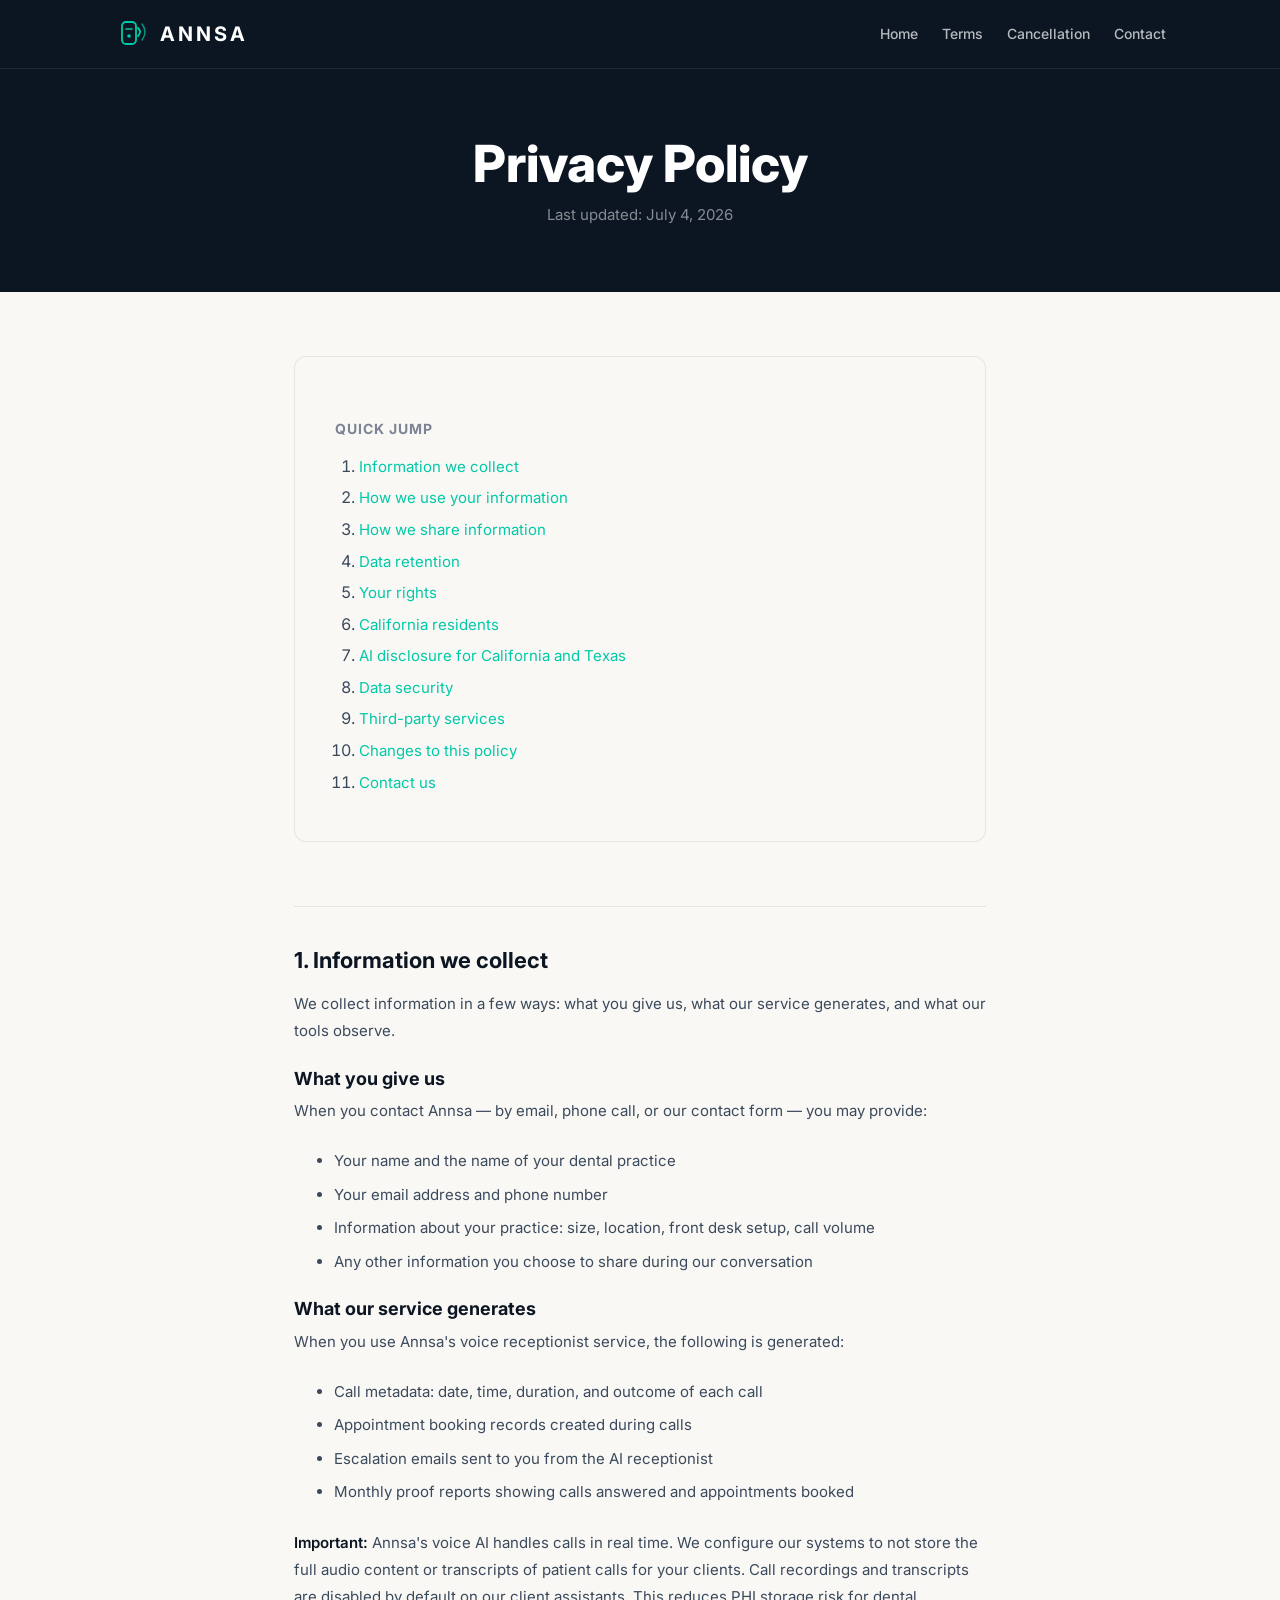
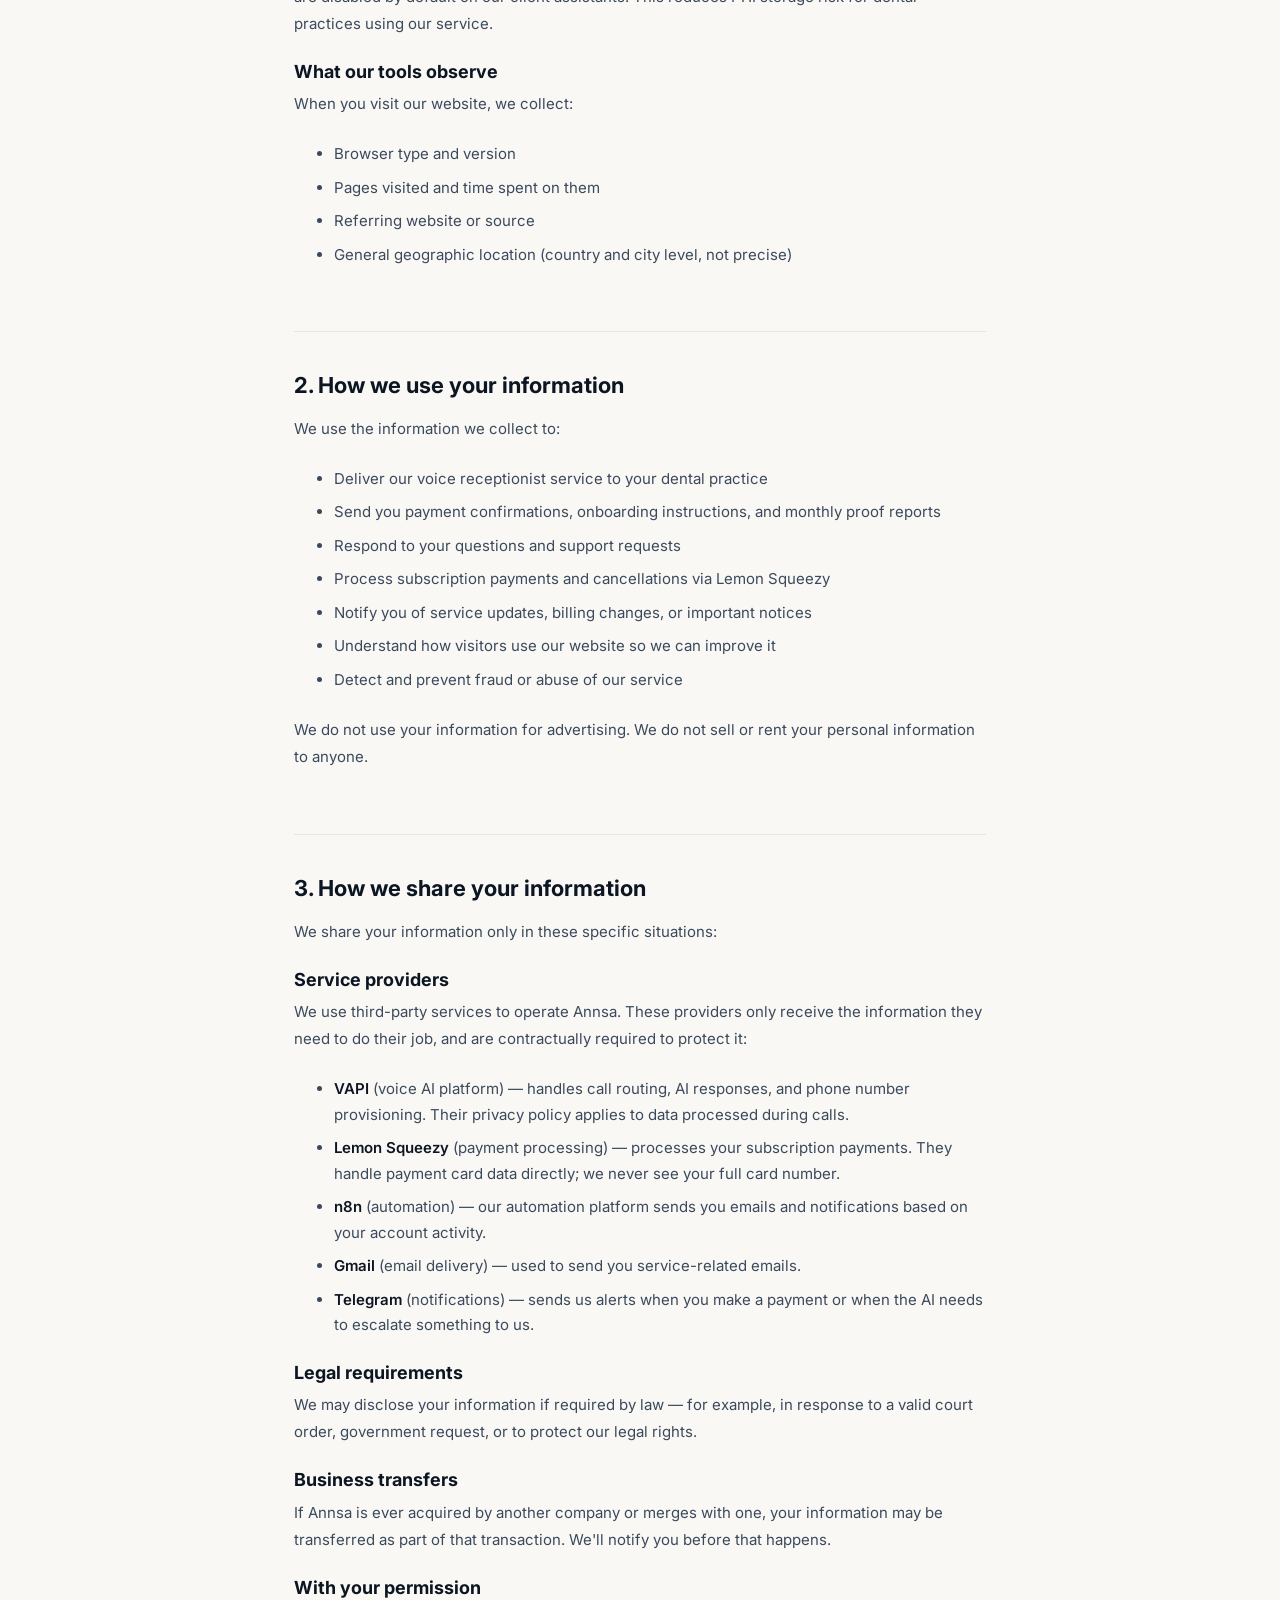
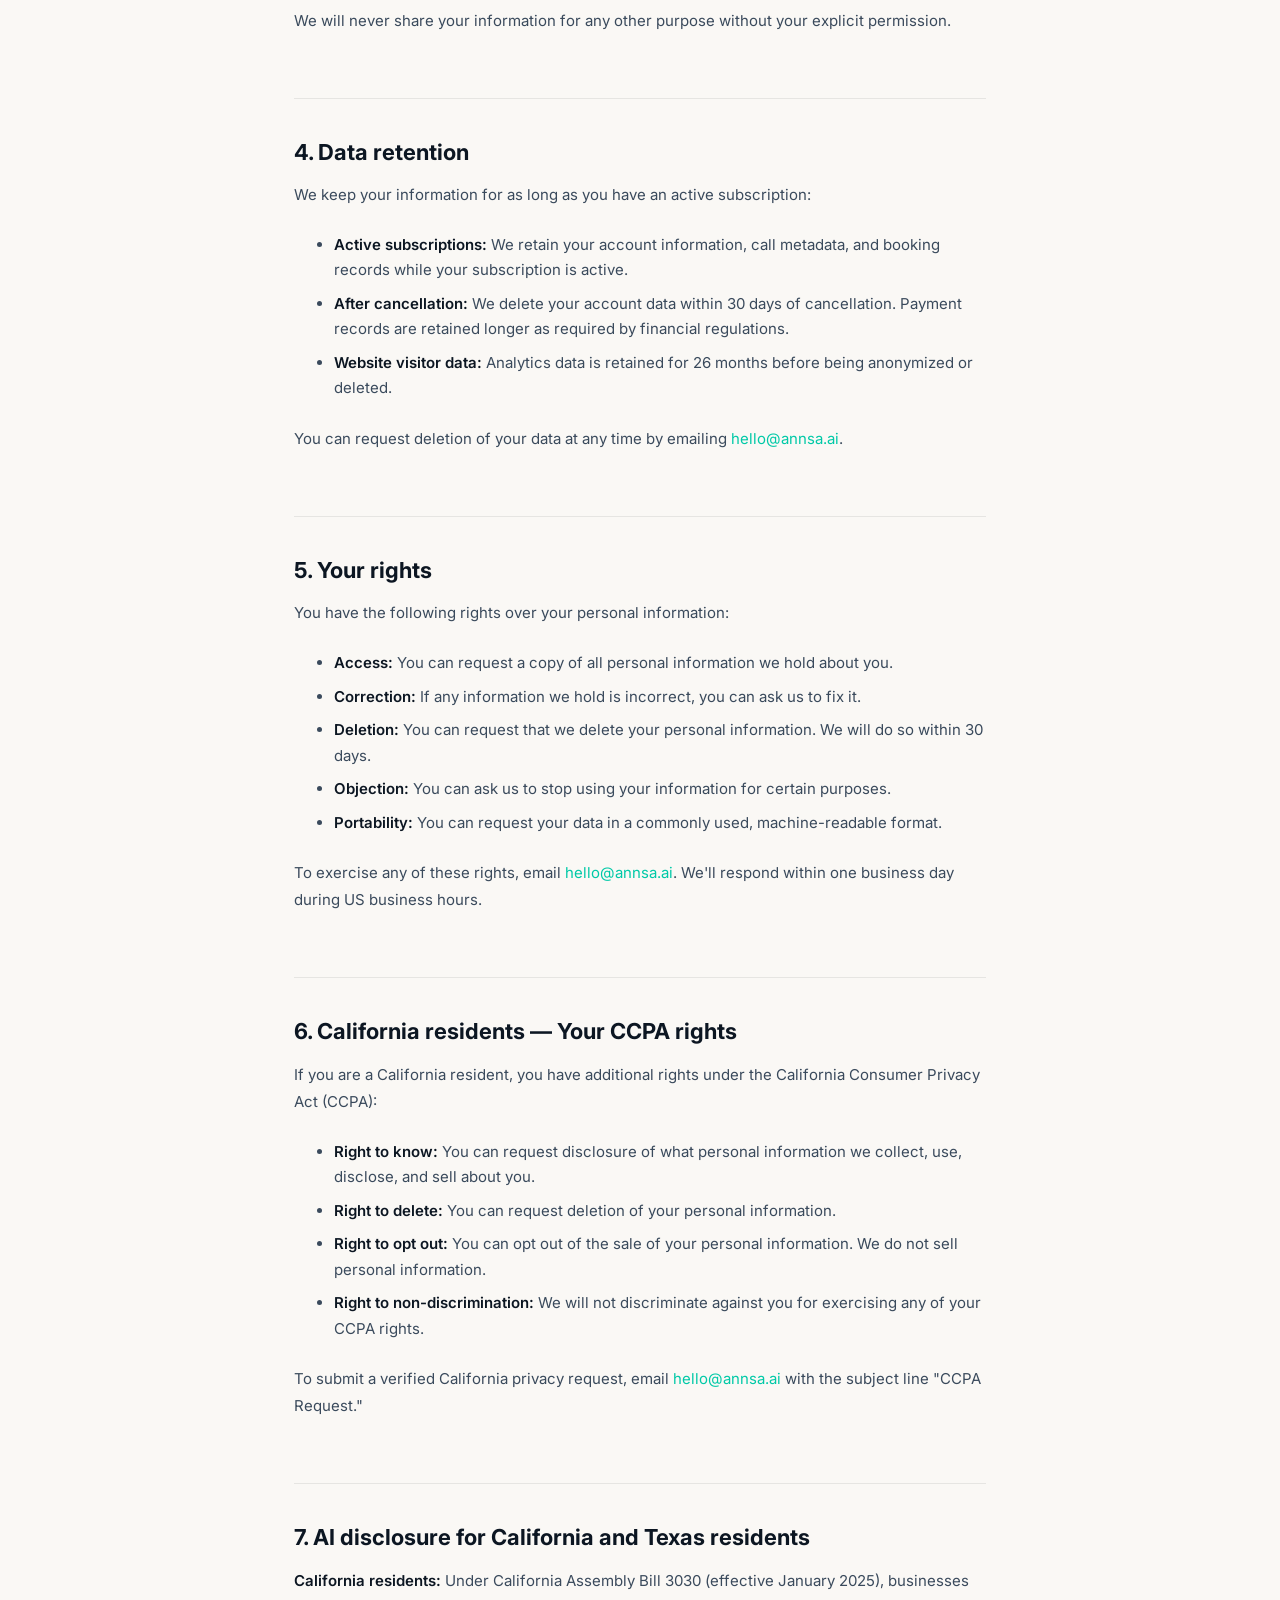
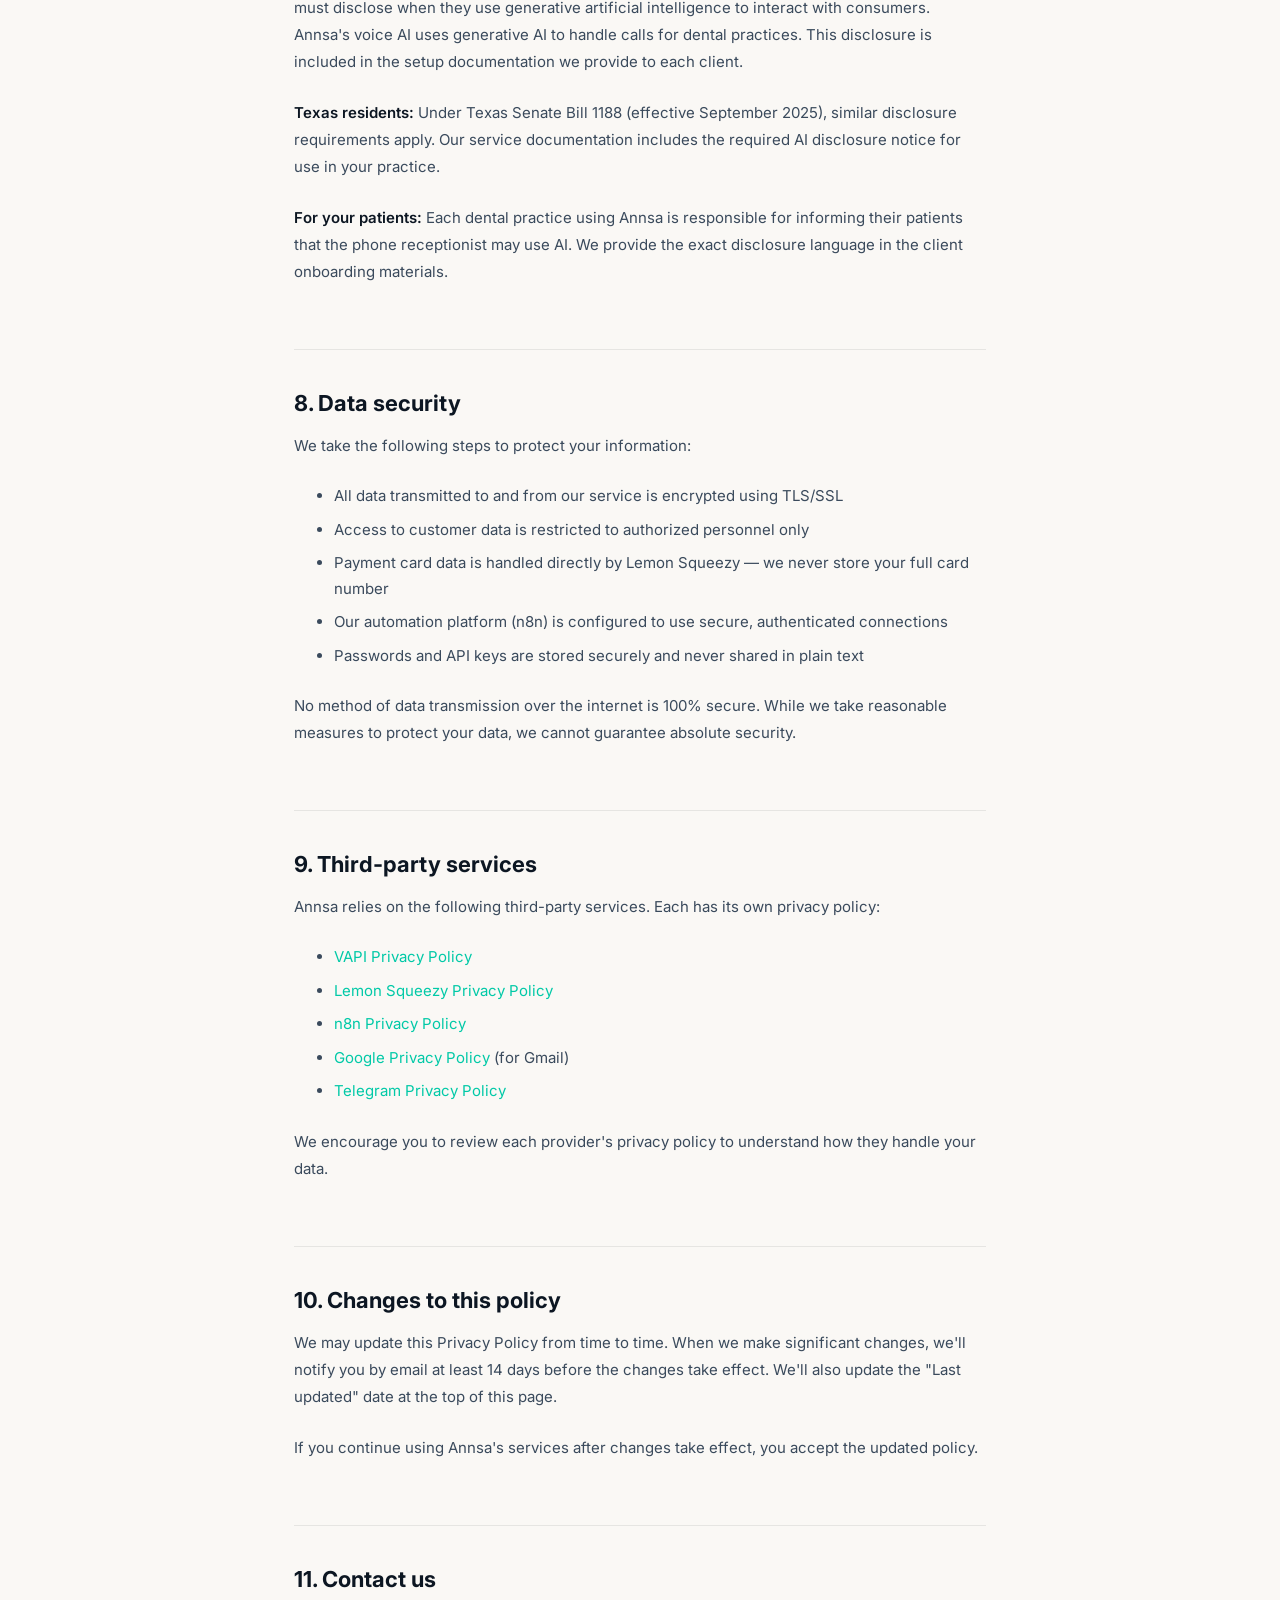
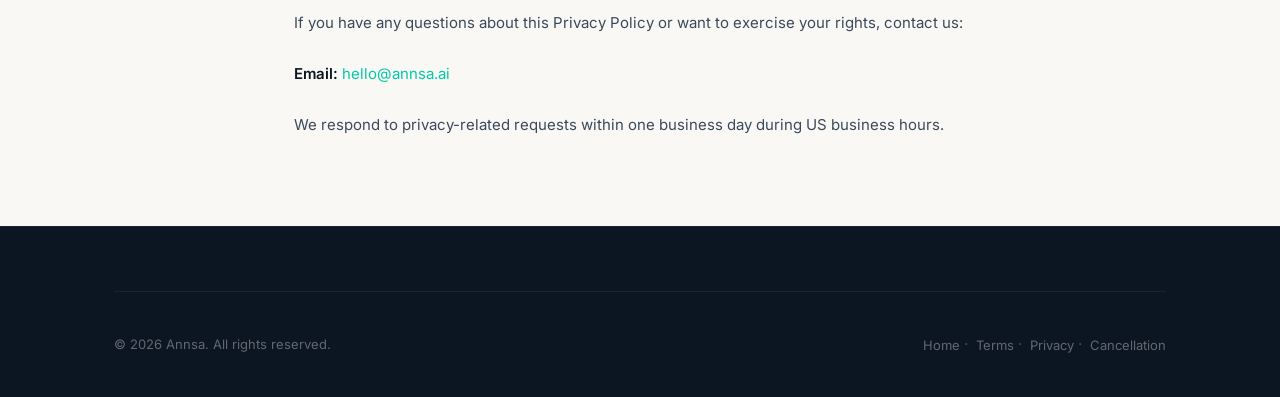
==== privacy.html @ 54bb69b6 "Add files via upload" ====
<!DOCTYPE html>
<html lang="en">
<head>
  <meta charset="UTF-8">
  <meta name="viewport" content="width=device-width, initial-scale=1.0">
  <title>Privacy Policy — Annsa</title>
  <meta name="description" content="Annsa Privacy Policy — How we collect, use, and protect your information.">
  <link rel="stylesheet" href="styles.css">
  <link rel="icon" type="image/svg+xml" href="data:image/svg+xml,<svg xmlns='http://www.w3.org/2000/svg' viewBox='0 0 32 32'><rect width='32' height='32' fill='%230C1622' rx='6'/><rect x='6' y='4' width='12' height='20' rx='3' fill='none' stroke='%2300C9A7' stroke-width='1.5'/><path d='M20 10 Q23 14 20 18' fill='none' stroke='%2300C9A7' stroke-width='1.5' stroke-linecap='round'/></svg>">
</head>
<body>

  <!-- Header -->
  <header class="site-header">
    <div class="container">
      <div class="site-header__inner">
        <a href="index.html" class="site-header__logo">
          <svg width="36" height="36" viewBox="0 0 36 36" fill="none" xmlns="http://www.w3.org/2000/svg">
            <rect width="36" height="36" fill="#0C1622" rx="8"/>
            <rect x="8" y="6" width="14" height="22" rx="4" fill="none" stroke="#00C9A7" stroke-width="1.8"/>
            <line x1="12" y1="13" x2="18" y2="13" stroke="#00C9A7" stroke-width="1.5" stroke-linecap="round"/>
            <circle cx="15" cy="20" r="1.8" fill="#00C9A7"/>
            <path d="M24 12 Q28 16 24 20" fill="none" stroke="#00C9A7" stroke-width="1.8" stroke-linecap="round"/>
            <path d="M28 8 Q34 16 28 24" fill="none" stroke="#00C9A7" stroke-width="1.5" stroke-linecap="round" opacity="0.7"/>
          </svg>
          <span class="site-header__logo-text">Annsa</span>
        </a>
        <nav class="site-header__nav">
          <a href="index.html">Home</a>
          <a href="terms.html">Terms</a>
          <a href="refund.html">Cancellation</a>
          <a href="mailto:hello@annsa.ai">Contact</a>
        </nav>
      </div>
    </div>
  </header>

  <!-- Hero -->
  <section class="legal-hero">
    <div class="container">
      <h1>Privacy Policy</h1>
      <p>Last updated: July 4, 2026</p>
    </div>
  </section>

  <!-- Content -->
  <section class="legal-content">
    <div class="container--narrow">

      <div class="legal-toc">
        <h3>Quick jump</h3>
        <ol>
          <li><a href="#information-we-collect">Information we collect</a></li>
          <li><a href="#how-we-use">How we use your information</a></li>
          <li><a href="#information-sharing">How we share information</a></li>
          <li><a href="#data-retention">Data retention</a></li>
          <li><a href="#your-rights">Your rights</a></li>
          <li><a href="#california-residents">California residents</a></li>
          <li><a href="#ai-disclosure">AI disclosure for California and Texas</a></li>
          <li><a href="#data-security">Data security</a></li>
          <li><a href="#third-party">Third-party services</a></li>
          <li><a href="#changes">Changes to this policy</a></li>
          <li><a href="#contact">Contact us</a></li>
        </ol>
      </div>

      <h2 id="information-we-collect">1. Information we collect</h2>
      <p>We collect information in a few ways: what you give us, what our service generates, and what our tools observe.</p>

      <h3>What you give us</h3>
      <p>When you contact Annsa — by email, phone call, or our contact form — you may provide:</p>
      <ul>
        <li>Your name and the name of your dental practice</li>
        <li>Your email address and phone number</li>
        <li>Information about your practice: size, location, front desk setup, call volume</li>
        <li>Any other information you choose to share during our conversation</li>
      </ul>

      <h3>What our service generates</h3>
      <p>When you use Annsa's voice receptionist service, the following is generated:</p>
      <ul>
        <li>Call metadata: date, time, duration, and outcome of each call</li>
        <li>Appointment booking records created during calls</li>
        <li>Escalation emails sent to you from the AI receptionist</li>
        <li>Monthly proof reports showing calls answered and appointments booked</li>
      </ul>
      <p><strong>Important:</strong> Annsa's voice AI handles calls in real time. We configure our systems to not store the full audio content or transcripts of patient calls for your clients. Call recordings and transcripts are disabled by default on our client assistants. This reduces PHI storage risk for dental practices using our service.</p>

      <h3>What our tools observe</h3>
      <p>When you visit our website, we collect:</p>
      <ul>
        <li>Browser type and version</li>
        <li>Pages visited and time spent on them</li>
        <li>Referring website or source</li>
        <li>General geographic location (country and city level, not precise)</li>
      </ul>

      <h2 id="how-we-use">2. How we use your information</h2>
      <p>We use the information we collect to:</p>
      <ul>
        <li>Deliver our voice receptionist service to your dental practice</li>
        <li>Send you payment confirmations, onboarding instructions, and monthly proof reports</li>
        <li>Respond to your questions and support requests</li>
        <li>Process subscription payments and cancellations via Lemon Squeezy</li>
        <li>Notify you of service updates, billing changes, or important notices</li>
        <li>Understand how visitors use our website so we can improve it</li>
        <li>Detect and prevent fraud or abuse of our service</li>
      </ul>
      <p>We do not use your information for advertising. We do not sell or rent your personal information to anyone.</p>

      <h2 id="information-sharing">3. How we share your information</h2>
      <p>We share your information only in these specific situations:</p>

      <h3>Service providers</h3>
      <p>We use third-party services to operate Annsa. These providers only receive the information they need to do their job, and are contractually required to protect it:</p>
      <ul>
        <li><strong>VAPI</strong> (voice AI platform) — handles call routing, AI responses, and phone number provisioning. Their privacy policy applies to data processed during calls.</li>
        <li><strong>Lemon Squeezy</strong> (payment processing) — processes your subscription payments. They handle payment card data directly; we never see your full card number.</li>
        <li><strong>n8n</strong> (automation) — our automation platform sends you emails and notifications based on your account activity.</li>
        <li><strong>Gmail</strong> (email delivery) — used to send you service-related emails.</li>
        <li><strong>Telegram</strong> (notifications) — sends us alerts when you make a payment or when the AI needs to escalate something to us.</li>
      </ul>

      <h3>Legal requirements</h3>
      <p>We may disclose your information if required by law — for example, in response to a valid court order, government request, or to protect our legal rights.</p>

      <h3>Business transfers</h3>
      <p>If Annsa is ever acquired by another company or merges with one, your information may be transferred as part of that transaction. We'll notify you before that happens.</p>

      <h3>With your permission</h3>
      <p>We will never share your information for any other purpose without your explicit permission.</p>

      <h2 id="data-retention">4. Data retention</h2>
      <p>We keep your information for as long as you have an active subscription:</p>
      <ul>
        <li><strong>Active subscriptions:</strong> We retain your account information, call metadata, and booking records while your subscription is active.</li>
        <li><strong>After cancellation:</strong> We delete your account data within 30 days of cancellation. Payment records are retained longer as required by financial regulations.</li>
        <li><strong>Website visitor data:</strong> Analytics data is retained for 26 months before being anonymized or deleted.</li>
      </ul>
      <p>You can request deletion of your data at any time by emailing <a href="mailto:hello@annsa.ai">hello@annsa.ai</a>.</p>

      <h2 id="your-rights">5. Your rights</h2>
      <p>You have the following rights over your personal information:</p>
      <ul>
        <li><strong>Access:</strong> You can request a copy of all personal information we hold about you.</li>
        <li><strong>Correction:</strong> If any information we hold is incorrect, you can ask us to fix it.</li>
        <li><strong>Deletion:</strong> You can request that we delete your personal information. We will do so within 30 days.</li>
        <li><strong>Objection:</strong> You can ask us to stop using your information for certain purposes.</li>
        <li><strong>Portability:</strong> You can request your data in a commonly used, machine-readable format.</li>
      </ul>
      <p>To exercise any of these rights, email <a href="mailto:hello@annsa.ai">hello@annsa.ai</a>. We'll respond within one business day during US business hours.</p>

      <h2 id="california-residents">6. California residents — Your CCPA rights</h2>
      <p>If you are a California resident, you have additional rights under the California Consumer Privacy Act (CCPA):</p>
      <ul>
        <li><strong>Right to know:</strong> You can request disclosure of what personal information we collect, use, disclose, and sell about you.</li>
        <li><strong>Right to delete:</strong> You can request deletion of your personal information.</li>
        <li><strong>Right to opt out:</strong> You can opt out of the sale of your personal information. We do not sell personal information.</li>
        <li><strong>Right to non-discrimination:</strong> We will not discriminate against you for exercising any of your CCPA rights.</li>
      </ul>
      <p>To submit a verified California privacy request, email <a href="mailto:hello@annsa.ai">hello@annsa.ai</a> with the subject line "CCPA Request."</p>

      <h2 id="ai-disclosure">7. AI disclosure for California and Texas residents</h2>
      <p><strong>California residents:</strong> Under California Assembly Bill 3030 (effective January 2025), businesses must disclose when they use generative artificial intelligence to interact with consumers. Annsa's voice AI uses generative AI to handle calls for dental practices. This disclosure is included in the setup documentation we provide to each client.</p>
      <p><strong>Texas residents:</strong> Under Texas Senate Bill 1188 (effective September 2025), similar disclosure requirements apply. Our service documentation includes the required AI disclosure notice for use in your practice.</p>
      <p><strong>For your patients:</strong> Each dental practice using Annsa is responsible for informing their patients that the phone receptionist may use AI. We provide the exact disclosure language in the client onboarding materials.</p>

      <h2 id="data-security">8. Data security</h2>
      <p>We take the following steps to protect your information:</p>
      <ul>
        <li>All data transmitted to and from our service is encrypted using TLS/SSL</li>
        <li>Access to customer data is restricted to authorized personnel only</li>
        <li>Payment card data is handled directly by Lemon Squeezy — we never store your full card number</li>
        <li>Our automation platform (n8n) is configured to use secure, authenticated connections</li>
        <li>Passwords and API keys are stored securely and never shared in plain text</li>
      </ul>
      <p>No method of data transmission over the internet is 100% secure. While we take reasonable measures to protect your data, we cannot guarantee absolute security.</p>

      <h2 id="third-party">9. Third-party services</h2>
      <p>Annsa relies on the following third-party services. Each has its own privacy policy:</p>
      <ul>
        <li><a href="https://www.vapi.ai/privacy" target="_blank" rel="noopener">VAPI Privacy Policy</a></li>
        <li><a href="https://www.lemonsqueezy.com/privacy" target="_blank" rel="noopener">Lemon Squeezy Privacy Policy</a></li>
        <li><a href="https://n8n.io/privacy" target="_blank" rel="noopener">n8n Privacy Policy</a></li>
        <li><a href="https://policies.google.com/privacy" target="_blank" rel="noopener">Google Privacy Policy</a> (for Gmail)</li>
        <li><a href="https://telegram.org/privacy" target="_blank" rel="noopener">Telegram Privacy Policy</a></li>
      </ul>
      <p>We encourage you to review each provider's privacy policy to understand how they handle your data.</p>

      <h2 id="changes">10. Changes to this policy</h2>
      <p>We may update this Privacy Policy from time to time. When we make significant changes, we'll notify you by email at least 14 days before the changes take effect. We'll also update the "Last updated" date at the top of this page.</p>
      <p>If you continue using Annsa's services after changes take effect, you accept the updated policy.</p>

      <h2 id="contact">11. Contact us</h2>
      <p>If you have any questions about this Privacy Policy or want to exercise your rights, contact us:</p>
      <p><strong>Email:</strong> <a href="mailto:hello@annsa.ai">hello@annsa.ai</a></p>
      <p>We respond to privacy-related requests within one business day during US business hours.</p>

    </div>
  </section>

  <!-- Footer -->
  <footer class="site-footer">
    <div class="container">
      <div class="footer-bottom">
        <p>&copy; 2026 Annsa. All rights reserved.</p>
        <div>
          <a href="index.html">Home</a>&nbsp;&middot;&nbsp;
          <a href="terms.html">Terms</a>&nbsp;&middot;&nbsp;
          <a href="privacy.html">Privacy</a>&nbsp;&middot;&nbsp;
          <a href="refund.html">Cancellation</a>
        </div>
      </div>
    </div>
  </footer>

</body>
</html>
---- styles.css ----
/* ============================================
   ANNSA — Brand Styles
   Colors from THEME.md (v2.0)
   Brand: Annsa — 24/7 Voice Receptionist for Dental Practices
   ============================================ */

/* Google Fonts */
@import url('https://fonts.googleapis.com/css2?family=Inter:wght@400;500;600;700;800&display=swap');

/* ============================================
   CSS CUSTOM PROPERTIES (Design Tokens)
   ============================================ */
:root {
  /* Primary Dark */
  --deep-ink: #0C1622;
  --rich-slate: #192330;

  /* Accent */
  --teal: #00C9A7;
  --teal-dim: rgba(0, 201, 167, 0.15);

  /* Light Background */
  --cream: #FAF8F5;

  /* Text */
  --slate: #3A4A5C;
  --warm-gray: #7A8494;
  --white: #FFFFFF;

  /* Utility */
  --success: #22C55E;
  --warning: #F59E0B;
  --error: #EF4444;

  /* Spacing */
  --space-xs: 8px;
  --space-sm: 16px;
  --space-md: 24px;
  --space-lg: 40px;
  --space-xl: 64px;
  --space-2xl: 96px;

  /* Typography */
  --font: 'Inter', -apple-system, BlinkMacSystemFont, 'Segoe UI', sans-serif;

  /* Border radius */
  --radius-sm: 6px;
  --radius-md: 12px;
  --radius-lg: 20px;

  /* Transitions */
  --transition: 0.2s ease;
}

/* ============================================
   RESET & BASE
   ============================================ */
*, *::before, *::after {
  box-sizing: border-box;
  margin: 0;
  padding: 0;
}

html {
  scroll-behavior: smooth;
  font-size: 16px;
}

body {
  font-family: var(--font);
  color: var(--slate);
  background: var(--cream);
  line-height: 1.6;
  -webkit-font-smoothing: antialiased;
}

/* ============================================
   TYPOGRAPHY SCALE
   ============================================ */
h1, h2, h3, h4, h5, h6 {
  font-family: var(--font);
  font-weight: 700;
  line-height: 1.2;
  color: var(--deep-ink);
}

h1 { font-size: clamp(2rem, 5vw, 3.2rem); font-weight: 800; }
h2 { font-size: clamp(1.6rem, 3.5vw, 2.2rem); }
h3 { font-size: clamp(1.2rem, 2.5vw, 1.5rem); }
h4 { font-size: 1.1rem; }

p {
  color: var(--slate);
  font-size: 1.0625rem;
  line-height: 1.7;
}

a {
  color: var(--teal);
  text-decoration: none;
  transition: var(--transition);
}

a:hover {
  opacity: 0.8;
}

img {
  max-width: 100%;
  height: auto;
}

/* ============================================
   UTILITY CLASSES
   ============================================ */
.container {
  max-width: 1100px;
  margin: 0 auto;
  padding: 0 var(--space-md);
}

.container--narrow {
  max-width: 760px;
  margin: 0 auto;
  padding: 0 var(--space-md);
}

.text-center { text-align: center; }
.text-teal { color: var(--teal); }
.text-white { color: var(--white); }
.text-gray { color: var(--warm-gray); }
.text-dark { color: var(--deep-ink); }

.mt-sm { margin-top: var(--space-sm); }
.mt-md { margin-top: var(--space-md); }
.mt-lg { margin-top: var(--space-lg); }
.mt-xl { margin-top: var(--space-xl); }
.mb-sm { margin-bottom: var(--space-sm); }
.mb-md { margin-bottom: var(--space-md); }
.mb-lg { margin-bottom: var(--space-lg); }
.mb-xl { margin-bottom: var(--space-xl); }

/* ============================================
   HEADER / NAV
   ============================================ */
.site-header {
  background: var(--deep-ink);
  padding: var(--space-sm) 0;
  position: sticky;
  top: 0;
  z-index: 100;
  border-bottom: 1px solid rgba(255,255,255,0.08);
}

.site-header__inner {
  display: flex;
  align-items: center;
  justify-content: space-between;
}

.site-header__logo {
  display: flex;
  align-items: center;
  gap: 10px;
  text-decoration: none;
}

.site-header__logo-icon {
  width: 36px;
  height: 36px;
}

.site-header__logo-text {
  font-size: 1.25rem;
  font-weight: 700;
  color: var(--white);
  letter-spacing: 3px;
  text-transform: uppercase;
}

.site-header__nav {
  display: flex;
  align-items: center;
  gap: var(--space-md);
}

.site-header__nav a {
  color: rgba(255,255,255,0.7);
  font-size: 0.875rem;
  font-weight: 500;
  transition: var(--transition);
}

.site-header__nav a:hover {
  color: var(--white);
  opacity: 1;
}

.site-header__nav a.active {
  color: var(--teal);
}

@media (max-width: 640px) {
  .site-header__nav {
    gap: var(--space-sm);
  }
  .site-header__nav a {
    font-size: 0.8rem;
  }
}

/* ============================================
   HERO SECTION
   ============================================ */
.hero {
  background: var(--deep-ink);
  padding: var(--space-2xl) 0 var(--space-xl);
  position: relative;
  overflow: hidden;
}

.hero::before {
  content: '';
  position: absolute;
  top: -50%;
  right: -20%;
  width: 600px;
  height: 600px;
  background: radial-gradient(circle, rgba(0,201,167,0.08) 0%, transparent 70%);
  pointer-events: none;
}

.hero__eyebrow {
  display: inline-flex;
  align-items: center;
  gap: 8px;
  background: var(--teal-dim);
  border: 1px solid rgba(0,201,167,0.25);
  border-radius: 100px;
  padding: 6px 16px;
  margin-bottom: var(--space-md);
}

.hero__eyebrow-dot {
  width: 8px;
  height: 8px;
  background: var(--teal);
  border-radius: 50%;
  animation: pulse-dot 2s infinite;
}

@keyframes pulse-dot {
  0%, 100% { opacity: 1; }
  50% { opacity: 0.4; }
}

.hero__eyebrow-text {
  color: var(--teal);
  font-size: 0.8125rem;
  font-weight: 600;
  letter-spacing: 0.5px;
}

.hero__headline {
  color: var(--white);
  margin-bottom: var(--space-md);
  max-width: 700px;
}

.hero__headline em {
  font-style: normal;
  color: var(--teal);
}

.hero__subheadline {
  color: rgba(255,255,255,0.7);
  font-size: 1.1875rem;
  max-width: 560px;
  margin-bottom: var(--space-lg);
  line-height: 1.7;
}

.hero__stats {
  display: flex;
  flex-wrap: wrap;
  gap: var(--space-lg);
  margin-top: var(--space-xl);
  padding-top: var(--space-lg);
  border-top: 1px solid rgba(255,255,255,0.08);
}

.hero__stat {
  min-width: 140px;
}

.hero__stat-value {
  font-size: 2rem;
  font-weight: 800;
  color: var(--teal);
  line-height: 1;
  margin-bottom: 6px;
}

.hero__stat-label {
  color: rgba(255,255,255,0.55);
  font-size: 0.875rem;
  line-height: 1.4;
}

/* ============================================
   BUTTONS
   ============================================ */
.btn {
  display: inline-flex;
  align-items: center;
  justify-content: center;
  gap: 8px;
  padding: 14px 28px;
  border-radius: var(--radius-md);
  font-family: var(--font);
  font-size: 1rem;
  font-weight: 600;
  cursor: pointer;
  border: none;
  transition: var(--transition);
  text-decoration: none;
  white-space: nowrap;
}

.btn--primary {
  background: var(--teal);
  color: var(--deep-ink);
}

.btn--primary:hover {
  background: #00e0bb;
  transform: translateY(-1px);
  box-shadow: 0 8px 24px rgba(0,201,167,0.3);
  opacity: 1;
}

.btn--outline {
  background: transparent;
  color: var(--white);
  border: 1.5px solid rgba(255,255,255,0.3);
}

.btn--outline:hover {
  background: rgba(255,255,255,0.05);
  border-color: rgba(255,255,255,0.5);
  opacity: 1;
}

.btn--ghost {
  background: transparent;
  color: var(--teal);
  border: 1.5px solid var(--teal);
}

.btn--ghost:hover {
  background: var(--teal-dim);
  opacity: 1;
}

.btn--lg {
  padding: 18px 36px;
  font-size: 1.0625rem;
}

.btn--sm {
  padding: 10px 20px;
  font-size: 0.875rem;
}

.btn-group {
  display: flex;
  flex-wrap: wrap;
  gap: var(--space-sm);
  align-items: center;
}

/* ============================================
   SECTIONS
   ============================================ */
.section {
  padding: var(--space-xl) 0;
}

.section--dark {
  background: var(--deep-ink);
  color: var(--white);
}

.section--dark h2,
.section--dark h3 {
  color: var(--white);
}

.section--dark p {
  color: rgba(255,255,255,0.7);
}

.section--slate {
  background: var(--rich-slate);
}

.section--cream {
  background: var(--cream);
}

.section__header {
  margin-bottom: var(--space-xl);
}

.section__label {
  display: inline-block;
  font-size: 0.75rem;
  font-weight: 700;
  letter-spacing: 2px;
  text-transform: uppercase;
  color: var(--teal);
  margin-bottom: var(--space-sm);
}

.section__title {
  margin-bottom: var(--space-sm);
}

.section__subtitle {
  font-size: 1.125rem;
  color: var(--warm-gray);
  max-width: 600px;
}

.section--dark .section__subtitle {
  color: rgba(255,255,255,0.6);
}

/* ============================================
   PROBLEM SECTION (Homepage)
   ============================================ */
.problem-grid {
  display: grid;
  grid-template-columns: 1fr 1fr;
  gap: var(--space-xl);
  align-items: center;
}

@media (max-width: 768px) {
  .problem-grid {
    grid-template-columns: 1fr;
  }
}

.problem-scenario {
  background: var(--deep-ink);
  border-radius: var(--radius-lg);
  padding: var(--space-lg);
  color: var(--white);
}

.problem-scenario__time {
  font-size: 0.8125rem;
  font-weight: 600;
  color: var(--teal);
  letter-spacing: 1px;
  text-transform: uppercase;
  margin-bottom: var(--space-sm);
}

.problem-scenario p {
  color: rgba(255,255,255,0.85);
  font-size: 1.0625rem;
  line-height: 1.8;
  margin-bottom: var(--space-md);
}

.problem-scenario__outcome {
  display: flex;
  align-items: flex-start;
  gap: var(--space-sm);
  padding: var(--space-md);
  background: rgba(239,68,68,0.1);
  border: 1px solid rgba(239,68,68,0.2);
  border-radius: var(--radius-md);
}

.problem-scenario__outcome-icon {
  flex-shrink: 0;
  width: 24px;
  height: 24px;
  color: var(--error);
  margin-top: 2px;
}

.problem-scenario__outcome-text {
  color: rgba(255,255,255,0.75);
  font-size: 0.9375rem;
  line-height: 1.5;
}

.problem-stats {
  display: grid;
  gap: var(--space-md);
}

.problem-stat {
  padding: var(--space-md);
  border-radius: var(--radius-md);
  border: 1px solid rgba(0,201,167,0.15);
  background: rgba(0,201,167,0.04);
}

.problem-stat__value {
  font-size: 1.75rem;
  font-weight: 800;
  color: var(--teal);
  margin-bottom: 4px;
}

.problem-stat__desc {
  font-size: 0.9375rem;
  color: var(--slate);
  line-height: 1.5;
}

/* ============================================
   HOW IT WORKS (Homepage)
   ============================================ */
.steps-grid {
  display: grid;
  grid-template-columns: repeat(3, 1fr);
  gap: var(--space-md);
}

@media (max-width: 768px) {
  .steps-grid {
    grid-template-columns: 1fr;
  }
}

.step-card {
  padding: var(--space-lg);
  background: var(--white);
  border-radius: var(--radius-lg);
  border: 1px solid rgba(0,0,0,0.06);
  transition: var(--transition);
  position: relative;
}

.step-card:hover {
  box-shadow: 0 8px 32px rgba(0,0,0,0.08);
  transform: translateY(-2px);
}

.step-card__number {
  width: 36px;
  height: 36px;
  background: var(--teal-dim);
  color: var(--teal);
  border-radius: 50%;
  display: flex;
  align-items: center;
  justify-content: center;
  font-size: 0.9375rem;
  font-weight: 700;
  margin-bottom: var(--space-md);
}

.step-card .step-card__title {
  font-size: 1.0625rem;
  font-weight: 700;
  color: var(--deep-ink);
  margin-bottom: var(--space-xs);
}

.step-card .step-card__desc {
  font-size: 0.9375rem;
  color: var(--warm-gray);
  line-height: 1.6;
}

/* ============================================
   FEATURES GRID
   ============================================ */
.features-grid {
  display: grid;
  grid-template-columns: repeat(2, 1fr);
  gap: var(--space-md);
}

@media (max-width: 640px) {
  .features-grid {
    grid-template-columns: 1fr;
  }
}

.feature-item {
  display: flex;
  gap: var(--space-sm);
  padding: var(--space-md);
  border-radius: var(--radius-md);
  background: rgba(255,255,255,0.04);
  border: 1px solid rgba(255,255,255,0.06);
}

.feature-item__icon {
  flex-shrink: 0;
  width: 40px;
  height: 40px;
  background: var(--teal-dim);
  border-radius: var(--radius-sm);
  display: flex;
  align-items: center;
  justify-content: center;
  color: var(--teal);
}

.feature-item__content h4 {
  color: var(--white);
  font-size: 0.9375rem;
  font-weight: 600;
  margin-bottom: 4px;
}

.feature-item__content p {
  color: rgba(255,255,255,0.6);
  font-size: 0.875rem;
  line-height: 1.5;
}

/* ============================================
   PRICING SECTION
   ============================================ */
.pricing-card {
  background: var(--white);
  border-radius: var(--radius-lg);
  padding: var(--space-xl);
  max-width: 560px;
  margin: 0 auto;
  border: 2px solid var(--teal);
  position: relative;
}

.pricing-card__badge {
  position: absolute;
  top: -14px;
  left: 50%;
  transform: translateX(-50%);
  background: var(--teal);
  color: var(--deep-ink);
  font-size: 0.75rem;
  font-weight: 700;
  letter-spacing: 1px;
  text-transform: uppercase;
  padding: 4px 16px;
  border-radius: 100px;
}

.pricing-card__price {
  text-align: center;
  margin-bottom: var(--space-lg);
  padding-bottom: var(--space-lg);
  border-bottom: 1px solid rgba(0,0,0,0.08);
}

.pricing-card__amount {
  font-size: 3.5rem;
  font-weight: 800;
  color: var(--deep-ink);
  line-height: 1;
}

.pricing-card__period {
  font-size: 1rem;
  color: var(--warm-gray);
  font-weight: 400;
}

.pricing-card__note {
  font-size: 0.875rem;
  color: var(--warm-gray);
  margin-top: var(--space-xs);
}

.pricing-includes {
  list-style: none;
  margin-bottom: var(--space-lg);
}

.pricing-includes li {
  display: flex;
  align-items: flex-start;
  gap: 12px;
  padding: 10px 0;
  border-bottom: 1px solid rgba(0,0,0,0.04);
  font-size: 0.9375rem;
  color: var(--slate);
}

.pricing-includes li:last-child {
  border-bottom: none;
}

.pricing-includes__check {
  flex-shrink: 0;
  width: 20px;
  height: 20px;
  color: var(--teal);
  margin-top: 2px;
}

.pricing-card__cta {
  text-align: center;
}

.pricing-friction {
  text-align: center;
  margin-top: var(--space-sm);
  font-size: 0.8125rem;
  color: var(--warm-gray);
}

/* ============================================
   FAQ SECTION
   ============================================ */
.faq-list {
  max-width: 700px;
  margin: 0 auto;
}

.faq-item {
  border-bottom: 1px solid rgba(0,0,0,0.08);
  padding: var(--space-md) 0;
}

.faq-item:first-child {
  border-top: 1px solid rgba(0,0,0,0.08);
}

.faq-item__question {
  display: flex;
  justify-content: space-between;
  align-items: center;
  cursor: pointer;
  gap: var(--space-sm);
  width: 100%;
  background: none;
  border: none;
  font-family: var(--font);
  text-align: left;
  padding: 0;
}

.faq-item__question-text {
  font-size: 1rem;
  font-weight: 600;
  color: var(--deep-ink);
  line-height: 1.4;
}

.faq-item__toggle {
  flex-shrink: 0;
  width: 24px;
  height: 24px;
  color: var(--teal);
  transition: var(--transition);
}

.faq-item__answer {
  max-height: 0;
  overflow: hidden;
  transition: max-height 0.3s ease, padding 0.3s ease;
}

.faq-item__answer.open {
  max-height: 300px;
  padding-top: var(--space-sm);
}

.faq-item__answer p {
  font-size: 0.9375rem;
  color: var(--warm-gray);
  line-height: 1.6;
}

/* ============================================
   SOCIAL PROOF (Placeholder)
   ============================================ */
.proof-grid {
  display: grid;
  grid-template-columns: repeat(3, 1fr);
  gap: var(--space-md);
}

@media (max-width: 768px) {
  .proof-grid {
    grid-template-columns: 1fr;
  }
}

.proof-card {
  background: rgba(255,255,255,0.04);
  border: 1px solid rgba(255,255,255,0.08);
  border-radius: var(--radius-lg);
  padding: var(--space-lg);
}

.proof-card__placeholder {
  display: flex;
  flex-direction: column;
  align-items: center;
  justify-content: center;
  min-height: 180px;
  text-align: center;
  gap: var(--space-sm);
}

.proof-placeholder-icon {
  width: 48px;
  height: 48px;
  color: rgba(0,201,167,0.4);
}

.proof-placeholder-text {
  font-size: 0.875rem;
  color: rgba(255,255,255,0.4);
  max-width: 200px;
}

/* ============================================
   CTA SECTION
   ============================================ */
.final-cta {
  text-align: center;
  padding: var(--space-2xl) 0;
}

.final-cta h2 {
  font-size: clamp(1.8rem, 4vw, 2.5rem);
  color: var(--white);
  margin-bottom: var(--space-md);
}

.final-cta p {
  color: rgba(255,255,255,0.6);
  font-size: 1.0625rem;
  max-width: 480px;
  margin: 0 auto var(--space-lg);
}

/* ============================================
   FOOTER
   ============================================ */
.site-footer {
  background: var(--deep-ink);
  border-top: 1px solid rgba(255,255,255,0.06);
  padding: var(--space-xl) 0 var(--space-lg);
}

.site-footer__grid {
  display: grid;
  grid-template-columns: 2fr 1fr 1fr 1fr;
  gap: var(--space-xl);
  margin-bottom: var(--space-xl);
}

@media (max-width: 768px) {
  .site-footer__grid {
    grid-template-columns: 1fr 1fr;
  }
}

@media (max-width: 480px) {
  .site-footer__grid {
    grid-template-columns: 1fr;
  }
}

.footer-brand__logo {
  display: flex;
  align-items: center;
  gap: 10px;
  margin-bottom: var(--space-sm);
}

.footer-brand__name {
  font-size: 1.125rem;
  font-weight: 700;
  color: var(--white);
  letter-spacing: 2px;
}

.footer-brand__desc {
  color: rgba(255,255,255,0.45);
  font-size: 0.875rem;
  line-height: 1.6;
  max-width: 280px;
}

.footer-col h4 {
  color: var(--white);
  font-size: 0.8125rem;
  font-weight: 700;
  letter-spacing: 1.5px;
  text-transform: uppercase;
  margin-bottom: var(--space-sm);
}

.footer-col ul {
  list-style: none;
}

.footer-col ul li {
  margin-bottom: 8px;
}

.footer-col ul li a {
  color: rgba(255,255,255,0.5);
  font-size: 0.875rem;
  transition: var(--transition);
}

.footer-col ul li a:hover {
  color: var(--teal);
  opacity: 1;
}

.footer-bottom {
  border-top: 1px solid rgba(255,255,255,0.06);
  padding-top: var(--space-lg);
  display: flex;
  justify-content: space-between;
  align-items: center;
  gap: var(--space-sm);
  flex-wrap: wrap;
}

.footer-bottom p {
  color: rgba(255,255,255,0.35);
  font-size: 0.8125rem;
}

.footer-bottom a {
  color: rgba(255,255,255,0.35);
  font-size: 0.8125rem;
}

.footer-bottom a:hover {
  color: var(--teal);
  opacity: 1;
}

/* ============================================
   LEGAL PAGES SHARED
   ============================================ */
.legal-hero {
  background: var(--deep-ink);
  padding: var(--space-xl) 0;
  text-align: center;
}

.legal-hero h1 {
  color: var(--white);
  margin-bottom: var(--space-xs);
}

.legal-hero p {
  color: rgba(255,255,255,0.5);
  font-size: 0.9375rem;
}

.legal-content {
  padding: var(--space-xl) 0;
}

.legal-content .container--narrow {
  max-width: 740px;
}

.legal-content h2 {
  font-size: 1.375rem;
  margin-top: var(--space-xl);
  margin-bottom: var(--space-sm);
  padding-top: var(--space-lg);
  border-top: 1px solid rgba(0,0,0,0.08);
}

.legal-content h2:first-child {
  margin-top: 0;
  padding-top: 0;
  border-top: none;
}

.legal-content h3 {
  font-size: 1.125rem;
  margin-top: var(--space-md);
  margin-bottom: var(--space-xs);
}

.legal-content p {
  margin-bottom: var(--space-md);
  font-size: 0.9375rem;
  line-height: 1.8;
}

.legal-content ul {
  margin-bottom: var(--space-md);
  padding-left: var(--space-lg);
}

.legal-content ul li {
  margin-bottom: 8px;
  font-size: 0.9375rem;
  color: var(--slate);
  line-height: 1.7;
}

.legal-content strong {
  color: var(--deep-ink);
  font-weight: 600;
}

.legal-toc {
  background: var(--cream);
  border: 1px solid rgba(0,0,0,0.08);
  border-radius: var(--radius-md);
  padding: var(--space-lg);
  margin-bottom: var(--space-xl);
}

.legal-toc h3 {
  font-size: 0.875rem;
  font-weight: 700;
  letter-spacing: 1px;
  text-transform: uppercase;
  color: var(--warm-gray);
  margin-bottom: var(--space-sm);
}

.legal-toc ol {
  padding-left: var(--space-md);
}

.legal-toc ol li {
  margin-bottom: 6px;
}

.legal-toc ol li a {
  color: var(--teal);
  font-size: 0.9375rem;
}

/* ============================================
   DIVIDER
   ============================================ */
.divider {
  height: 1px;
  background: linear-gradient(to right, transparent, rgba(0,201,167,0.3), transparent);
  margin: var(--space-xl) 0;
}

/* ============================================
   ANIMATIONS
   ============================================ */
@keyframes fade-up {
  from {
    opacity: 0;
    transform: translateY(20px);
  }
  to {
    opacity: 1;
    transform: translateY(0);
  }
}

.fade-up {
  animation: fade-up 0.5s ease forwards;
}

/* ============================================
   RESPONSIVE HELPERS
   ============================================ */
@media (max-width: 768px) {
  .section {
    padding: var(--space-lg) 0;
  }

  .hero {
    padding: var(--space-xl) 0 var(--space-lg);
  }

  .hero__stats {
    gap: var(--space-md);
  }

  .mb-xl { margin-bottom: var(--space-lg); }
}

@media (max-width: 480px) {
  .btn--lg {
    width: 100%;
    justify-content: center;
  }

  .btn-group {
    flex-direction: column;
    align-items: stretch;
  }
}
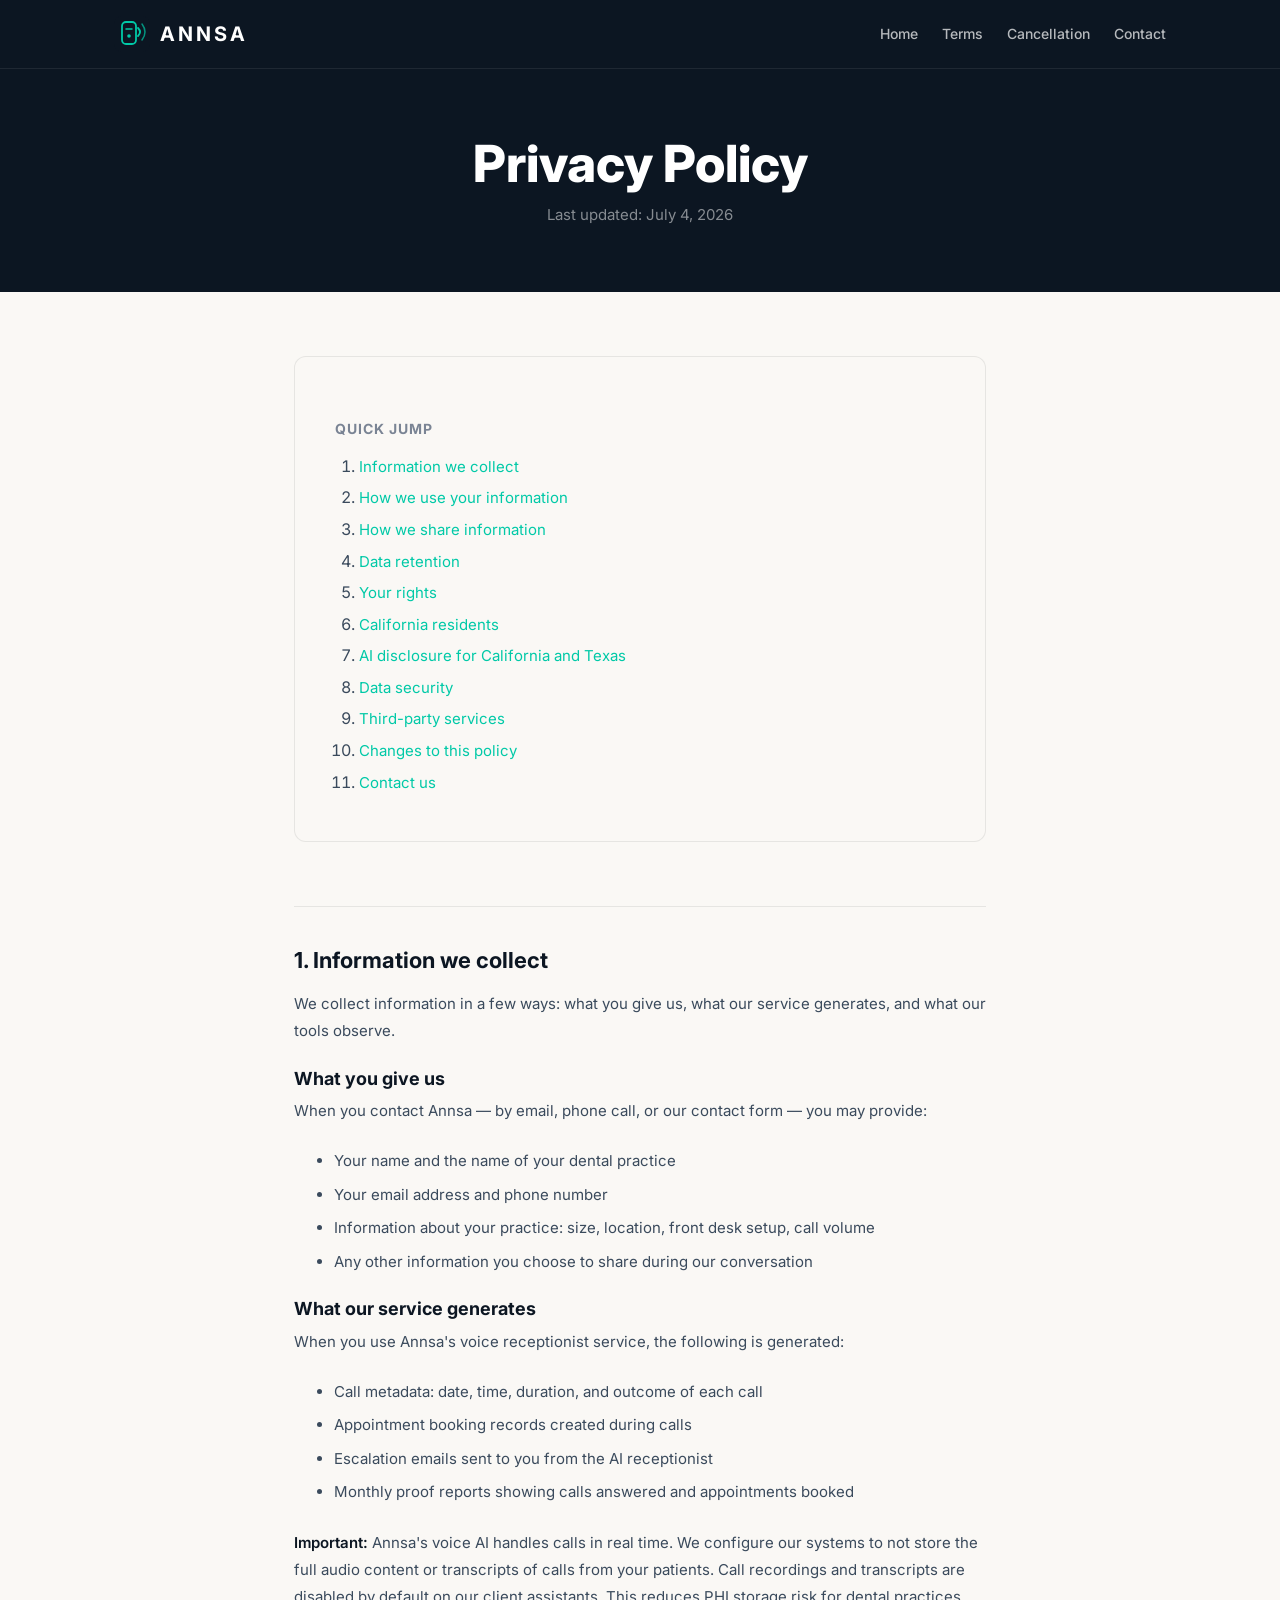
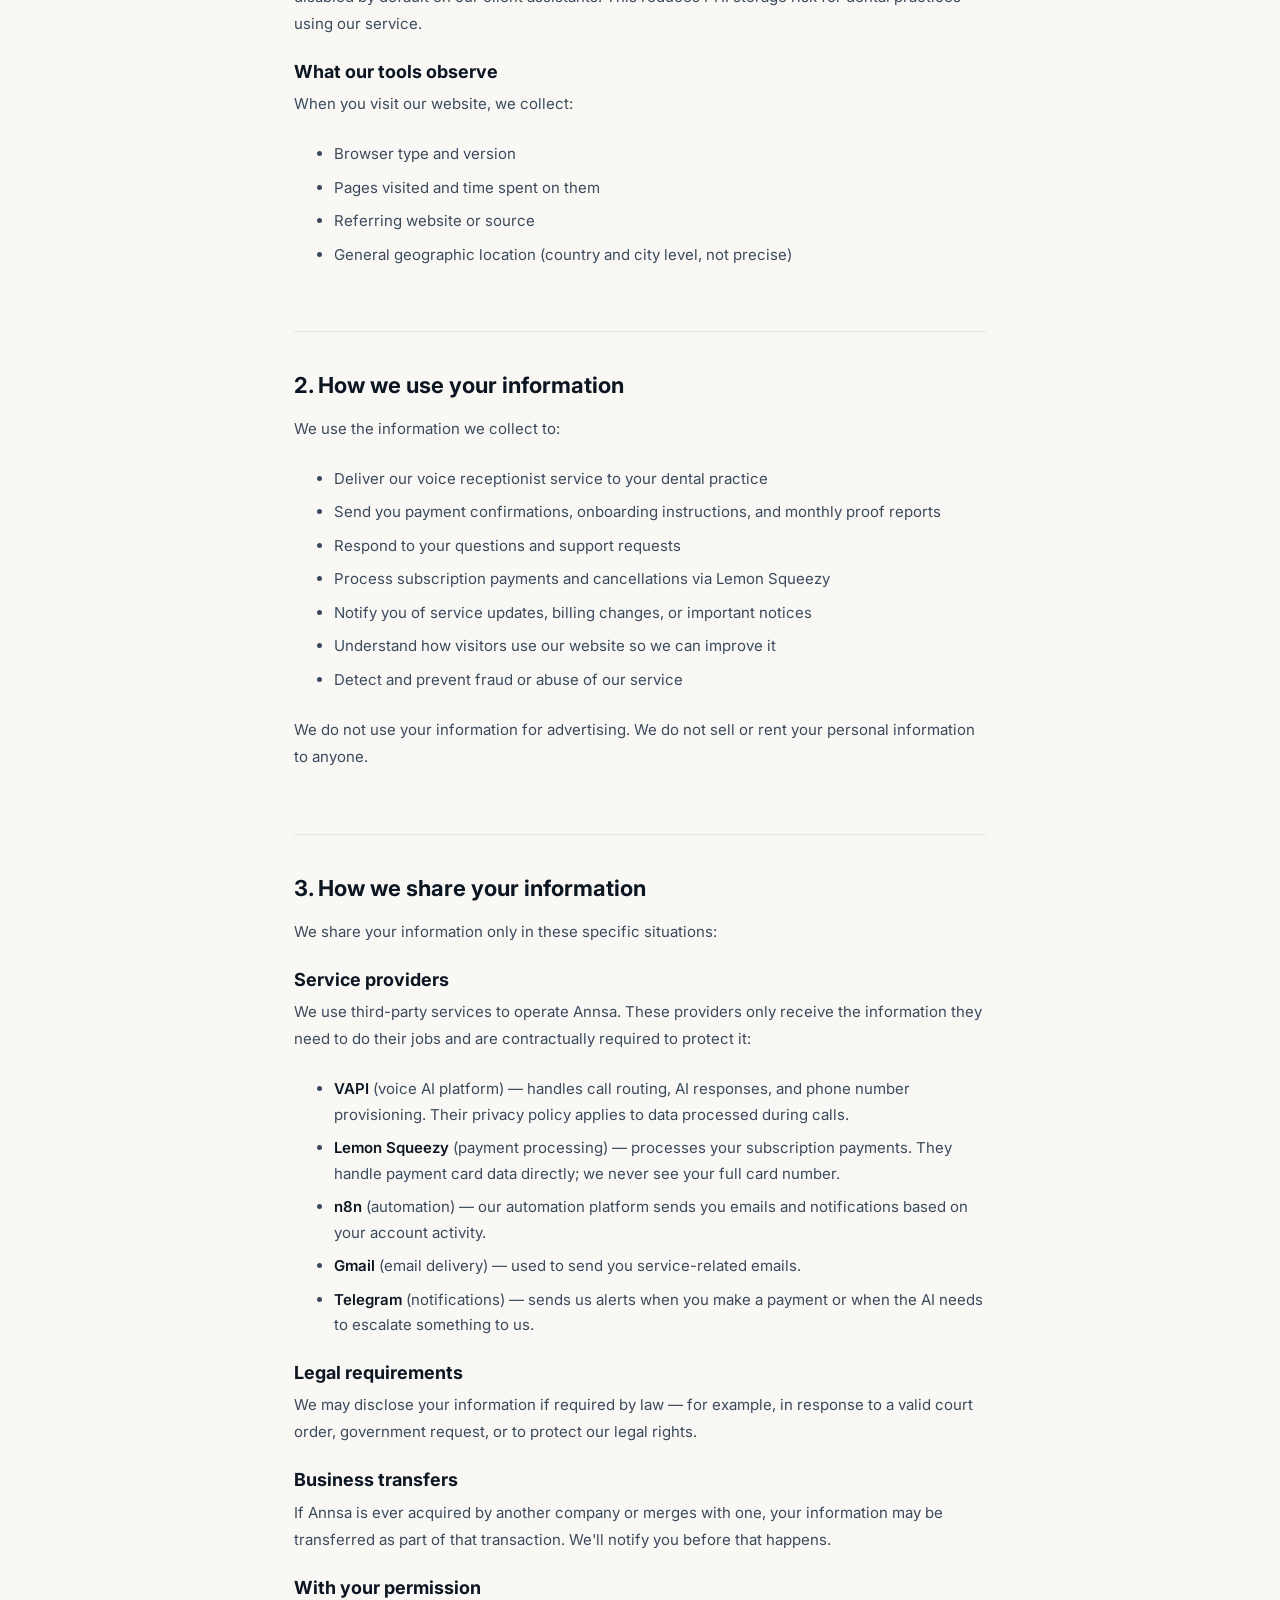
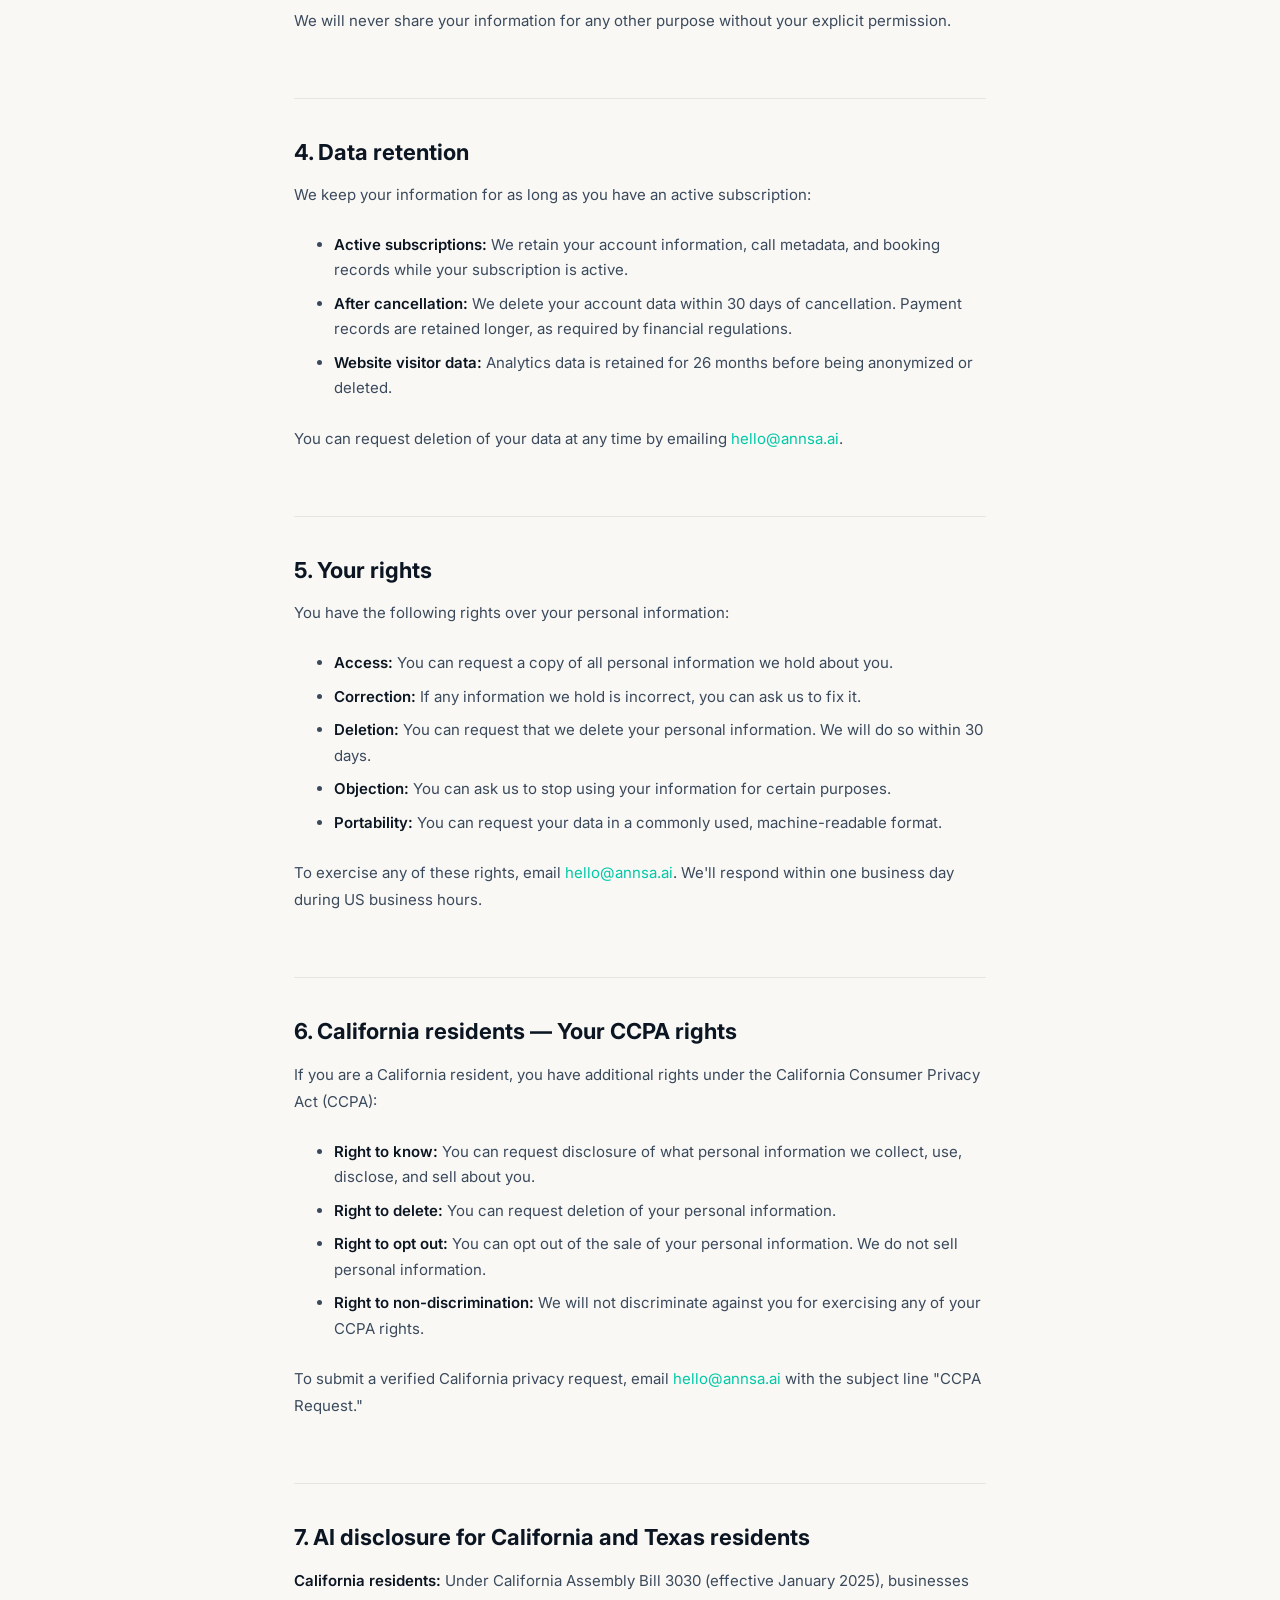
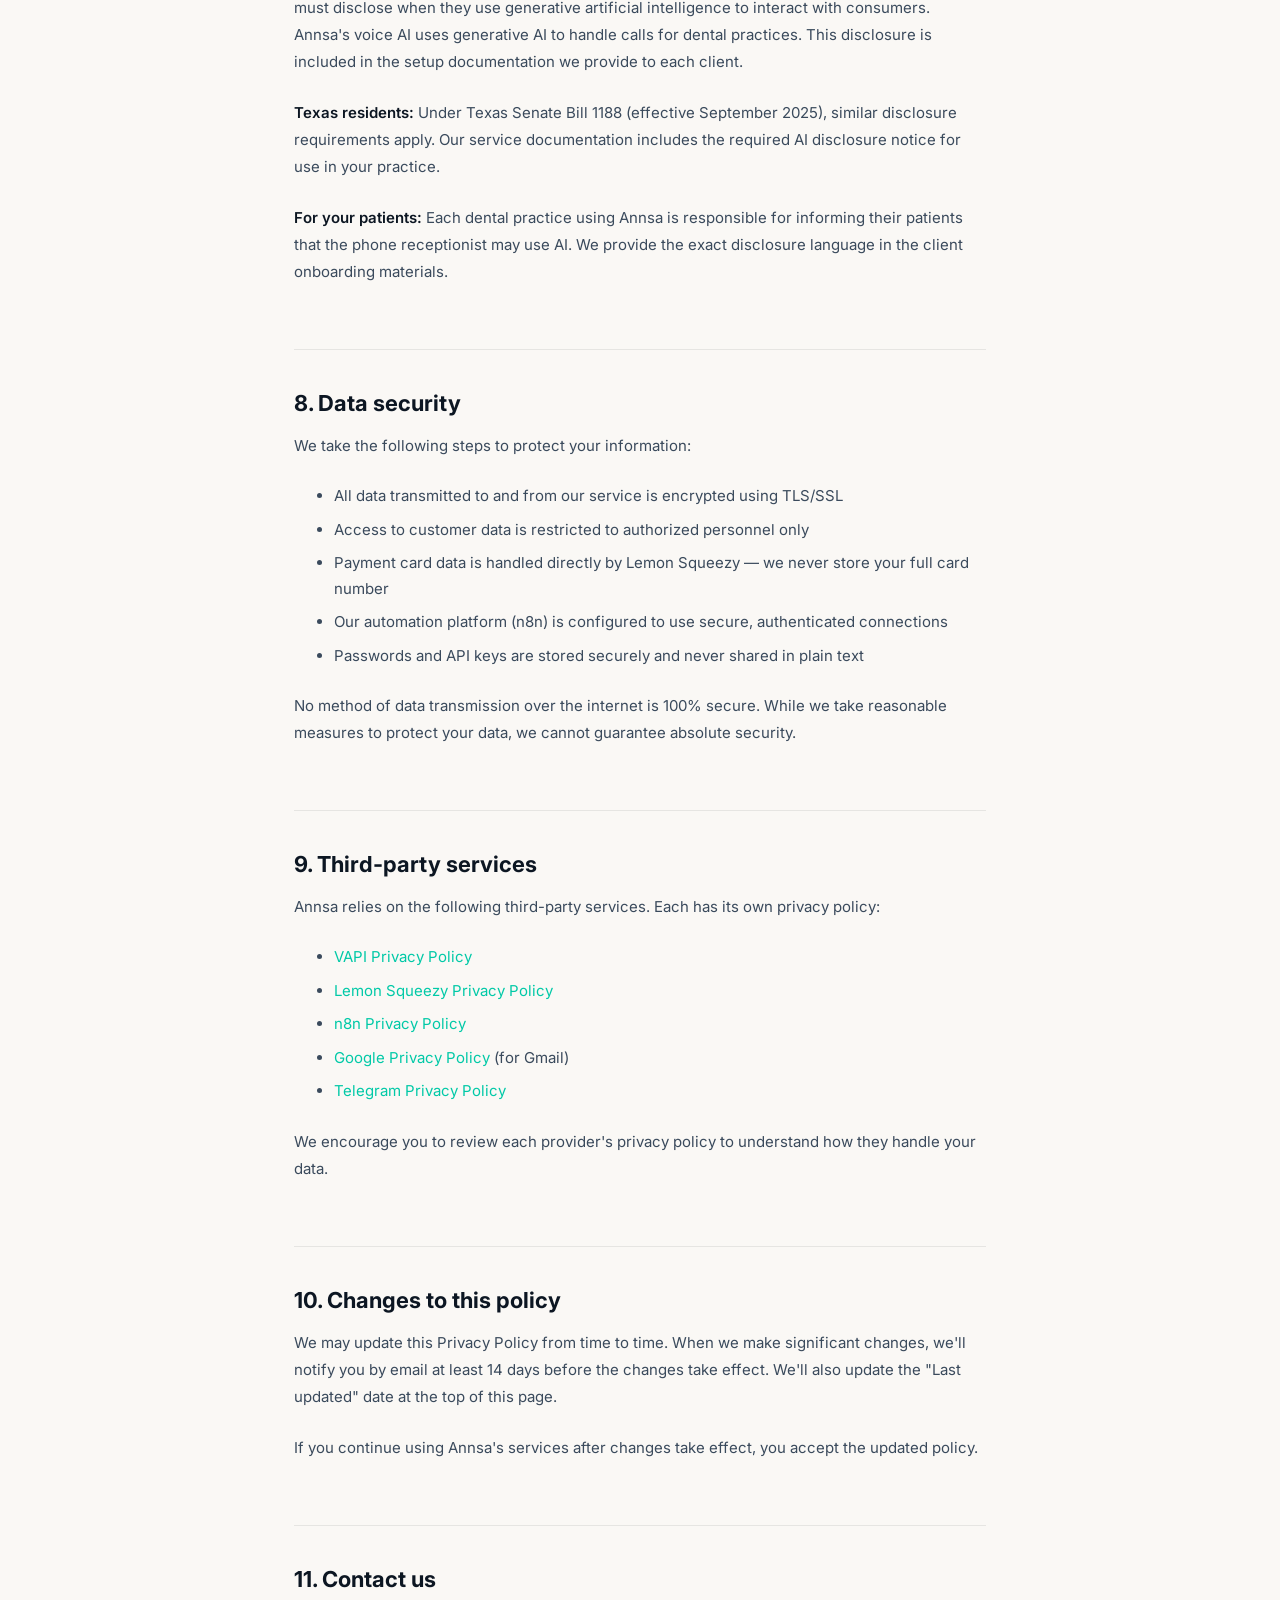
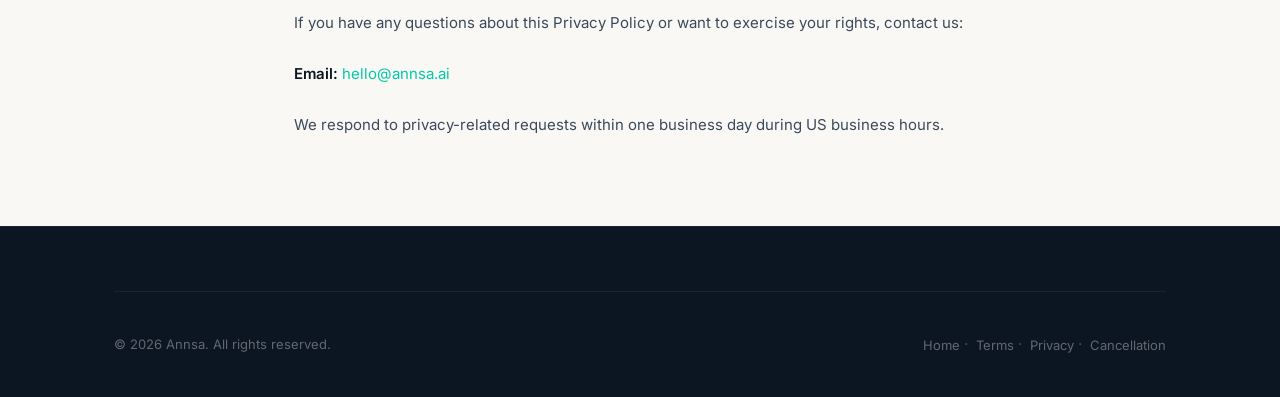
==== commit 68855594: "Add files via upload" ====
--- a/privacy.html
+++ b/privacy.html
@@ -84,7 +84,7 @@
         <li>Escalation emails sent to you from the AI receptionist</li>
         <li>Monthly proof reports showing calls answered and appointments booked</li>
       </ul>
-      <p><strong>Important:</strong> Annsa's voice AI handles calls in real time. We configure our systems to not store the full audio content or transcripts of patient calls for your clients. Call recordings and transcripts are disabled by default on our client assistants. This reduces PHI storage risk for dental practices using our service.</p>
+      <p><strong>Important:</strong> Annsa's voice AI handles calls in real time. We configure our systems to not store the full audio content or transcripts of calls from your patients. Call recordings and transcripts are disabled by default on our client assistants. This reduces PHI storage risk for dental practices using our service.</p>
 
       <h3>What our tools observe</h3>
       <p>When you visit our website, we collect:</p>
@@ -112,7 +112,7 @@
       <p>We share your information only in these specific situations:</p>
 
       <h3>Service providers</h3>
-      <p>We use third-party services to operate Annsa. These providers only receive the information they need to do their job, and are contractually required to protect it:</p>
+      <p>We use third-party services to operate Annsa. These providers only receive the information they need to do their jobs and are contractually required to protect it:</p>
       <ul>
         <li><strong>VAPI</strong> (voice AI platform) — handles call routing, AI responses, and phone number provisioning. Their privacy policy applies to data processed during calls.</li>
         <li><strong>Lemon Squeezy</strong> (payment processing) — processes your subscription payments. They handle payment card data directly; we never see your full card number.</li>
@@ -134,7 +134,7 @@
       <p>We keep your information for as long as you have an active subscription:</p>
       <ul>
         <li><strong>Active subscriptions:</strong> We retain your account information, call metadata, and booking records while your subscription is active.</li>
-        <li><strong>After cancellation:</strong> We delete your account data within 30 days of cancellation. Payment records are retained longer as required by financial regulations.</li>
+        <li><strong>After cancellation:</strong> We delete your account data within 30 days of cancellation. Payment records are retained longer, as required by financial regulations.</li>
         <li><strong>Website visitor data:</strong> Analytics data is retained for 26 months before being anonymized or deleted.</li>
       </ul>
       <p>You can request deletion of your data at any time by emailing <a href="mailto:hello@annsa.ai">hello@annsa.ai</a>.</p>
--- a/styles.css
+++ b/styles.css
@@ -208,6 +208,21 @@
     font-size: 0.8rem;
   }
 }
+
+@media (max-width: 576px) {
+  .site-header__inner {
+    flex-direction: column;
+    gap: var(--space-sm);
+    text-align: center;
+  }
+  .site-header__nav {
+    justify-content: center;
+    width: 100%;
+    flex-wrap: wrap;
+    gap: var(--space-sm);
+  }
+}
+
 
 /* ============================================
    HERO SECTION
@@ -281,8 +296,8 @@
 }
 
 .hero__stats {
-  display: flex;
-  flex-wrap: wrap;
+  display: grid;
+  grid-template-columns: repeat(auto-fit, minmax(200px, 1fr));
   gap: var(--space-lg);
   margin-top: var(--space-xl);
   padding-top: var(--space-lg);
@@ -529,14 +544,8 @@
    ============================================ */
 .steps-grid {
   display: grid;
-  grid-template-columns: repeat(3, 1fr);
+  grid-template-columns: repeat(auto-fit, minmax(280px, 1fr));
   gap: var(--space-md);
-}
-
-@media (max-width: 768px) {
-  .steps-grid {
-    grid-template-columns: 1fr;
-  }
 }
 
 .step-card {
@@ -585,14 +594,8 @@
    ============================================ */
 .features-grid {
   display: grid;
-  grid-template-columns: repeat(2, 1fr);
+  grid-template-columns: repeat(auto-fit, minmax(280px, 1fr));
   gap: var(--space-md);
-}
-
-@media (max-width: 640px) {
-  .features-grid {
-    grid-template-columns: 1fr;
-  }
 }
 
 .feature-item {
@@ -1094,7 +1097,30 @@
     gap: var(--space-md);
   }
 
+  .problem-grid {
+    gap: var(--space-md);
+  }
+
   .mb-xl { margin-bottom: var(--space-lg); }
+}
+
+@media (max-width: 576px) {
+  .pricing-card {
+    padding: var(--space-lg) var(--space-md);
+  }
+
+  .pricing-card__amount {
+    font-size: 3rem;
+  }
+
+  .legal-toc {
+    padding: var(--space-md);
+  }
+
+  .footer-bottom {
+    flex-direction: column;
+    text-align: center;
+  }
 }
 
 @media (max-width: 480px) {
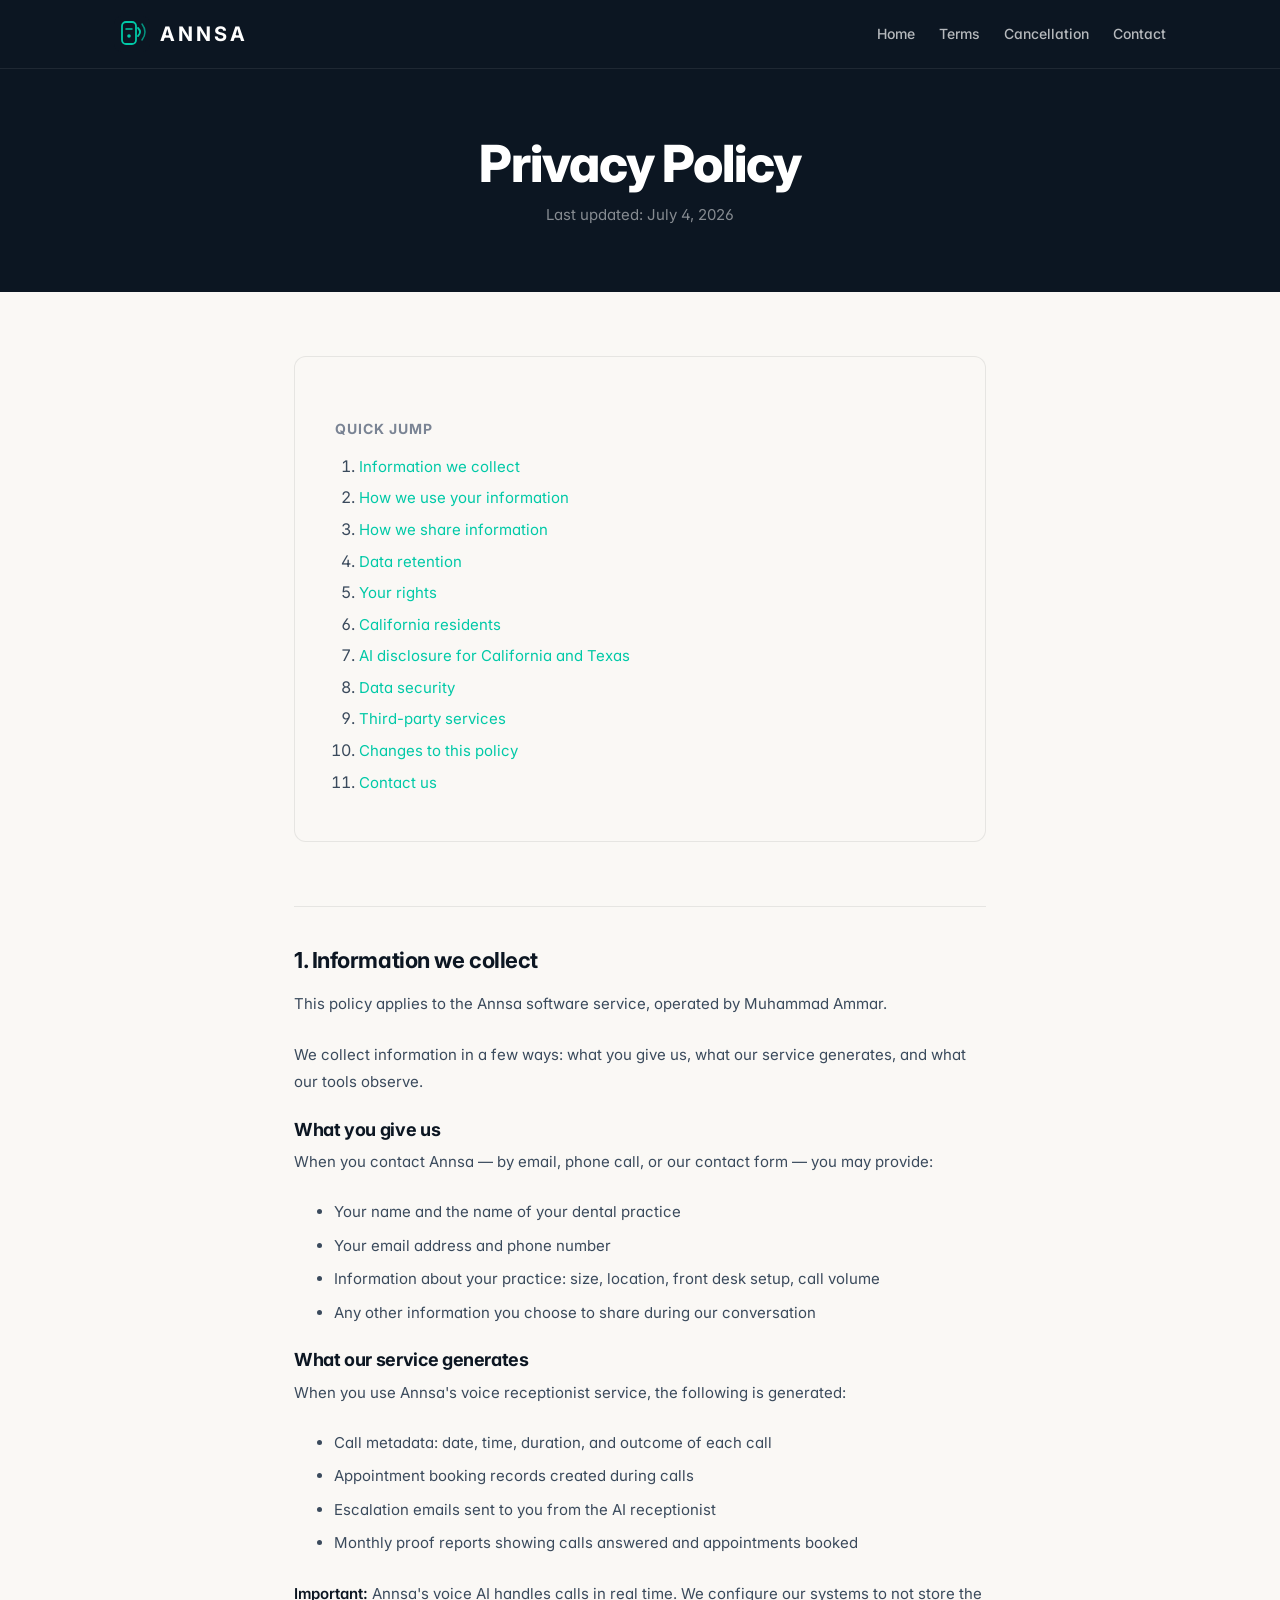
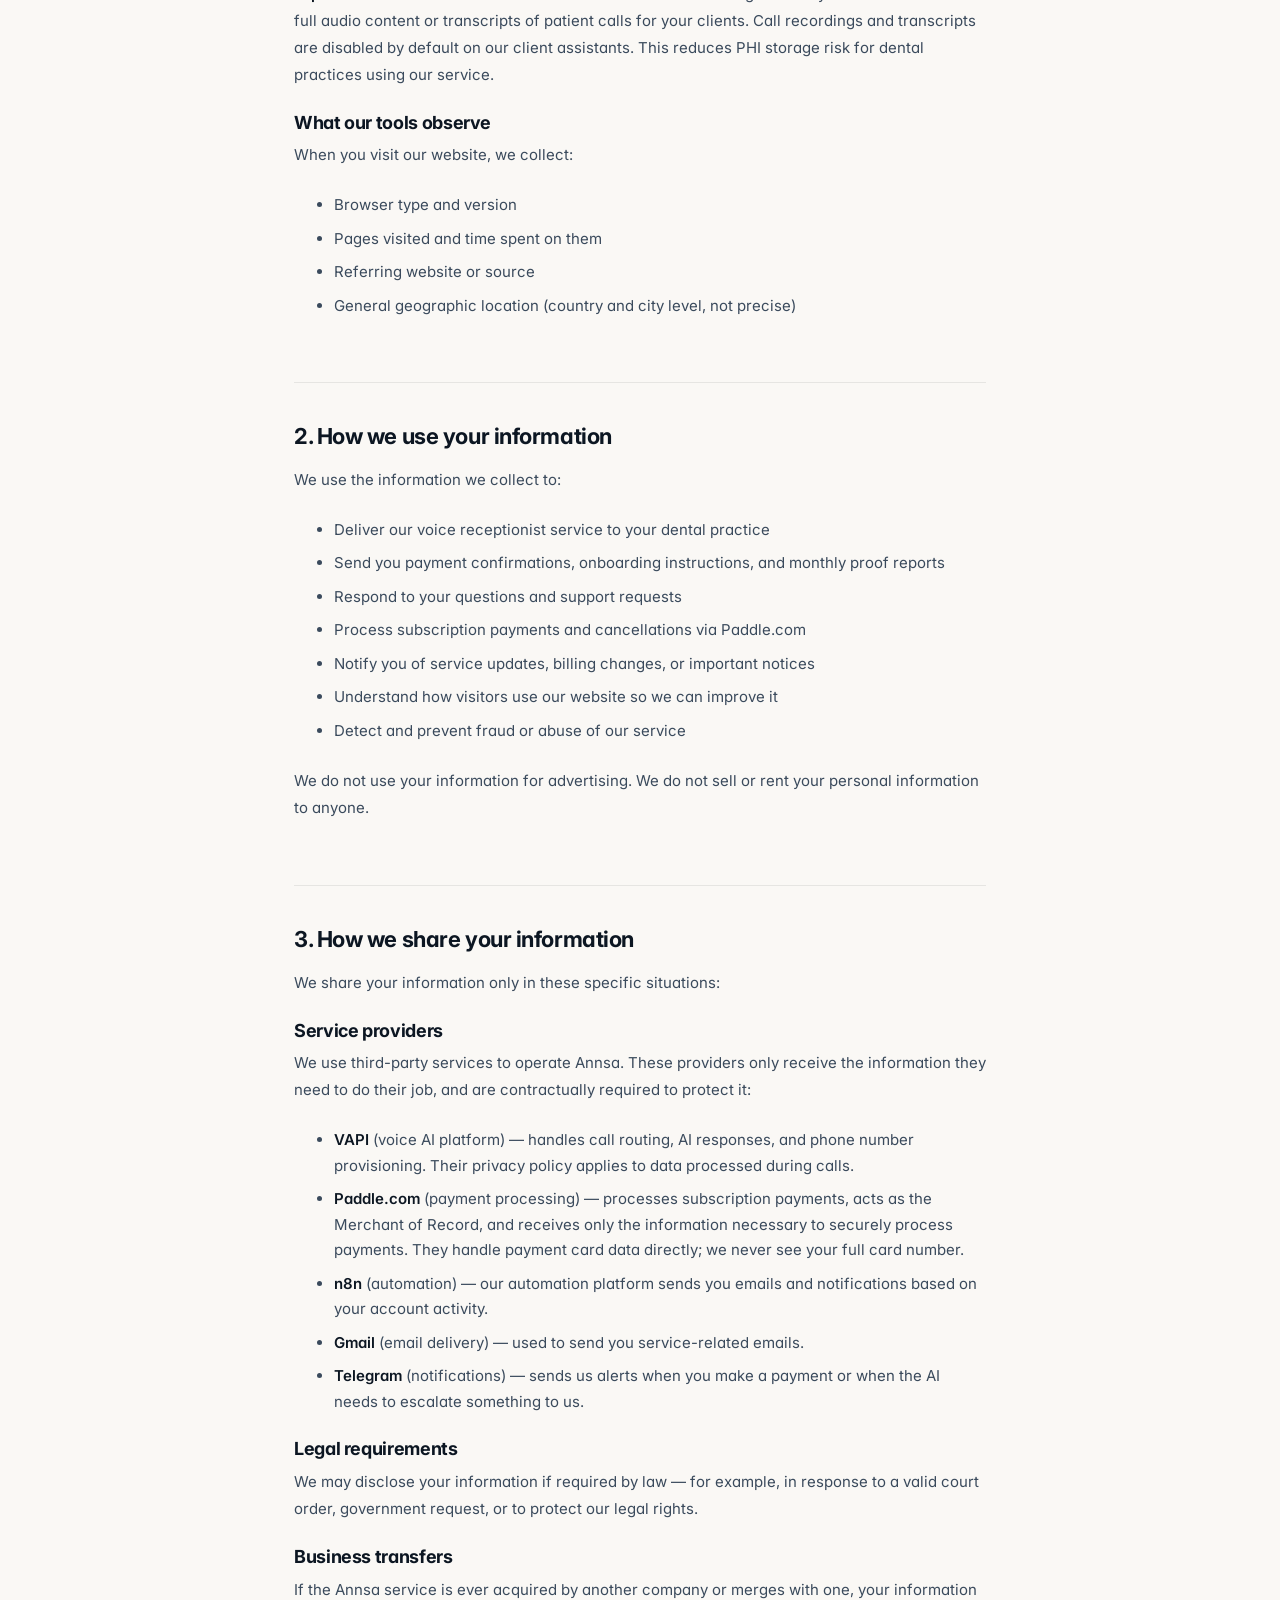
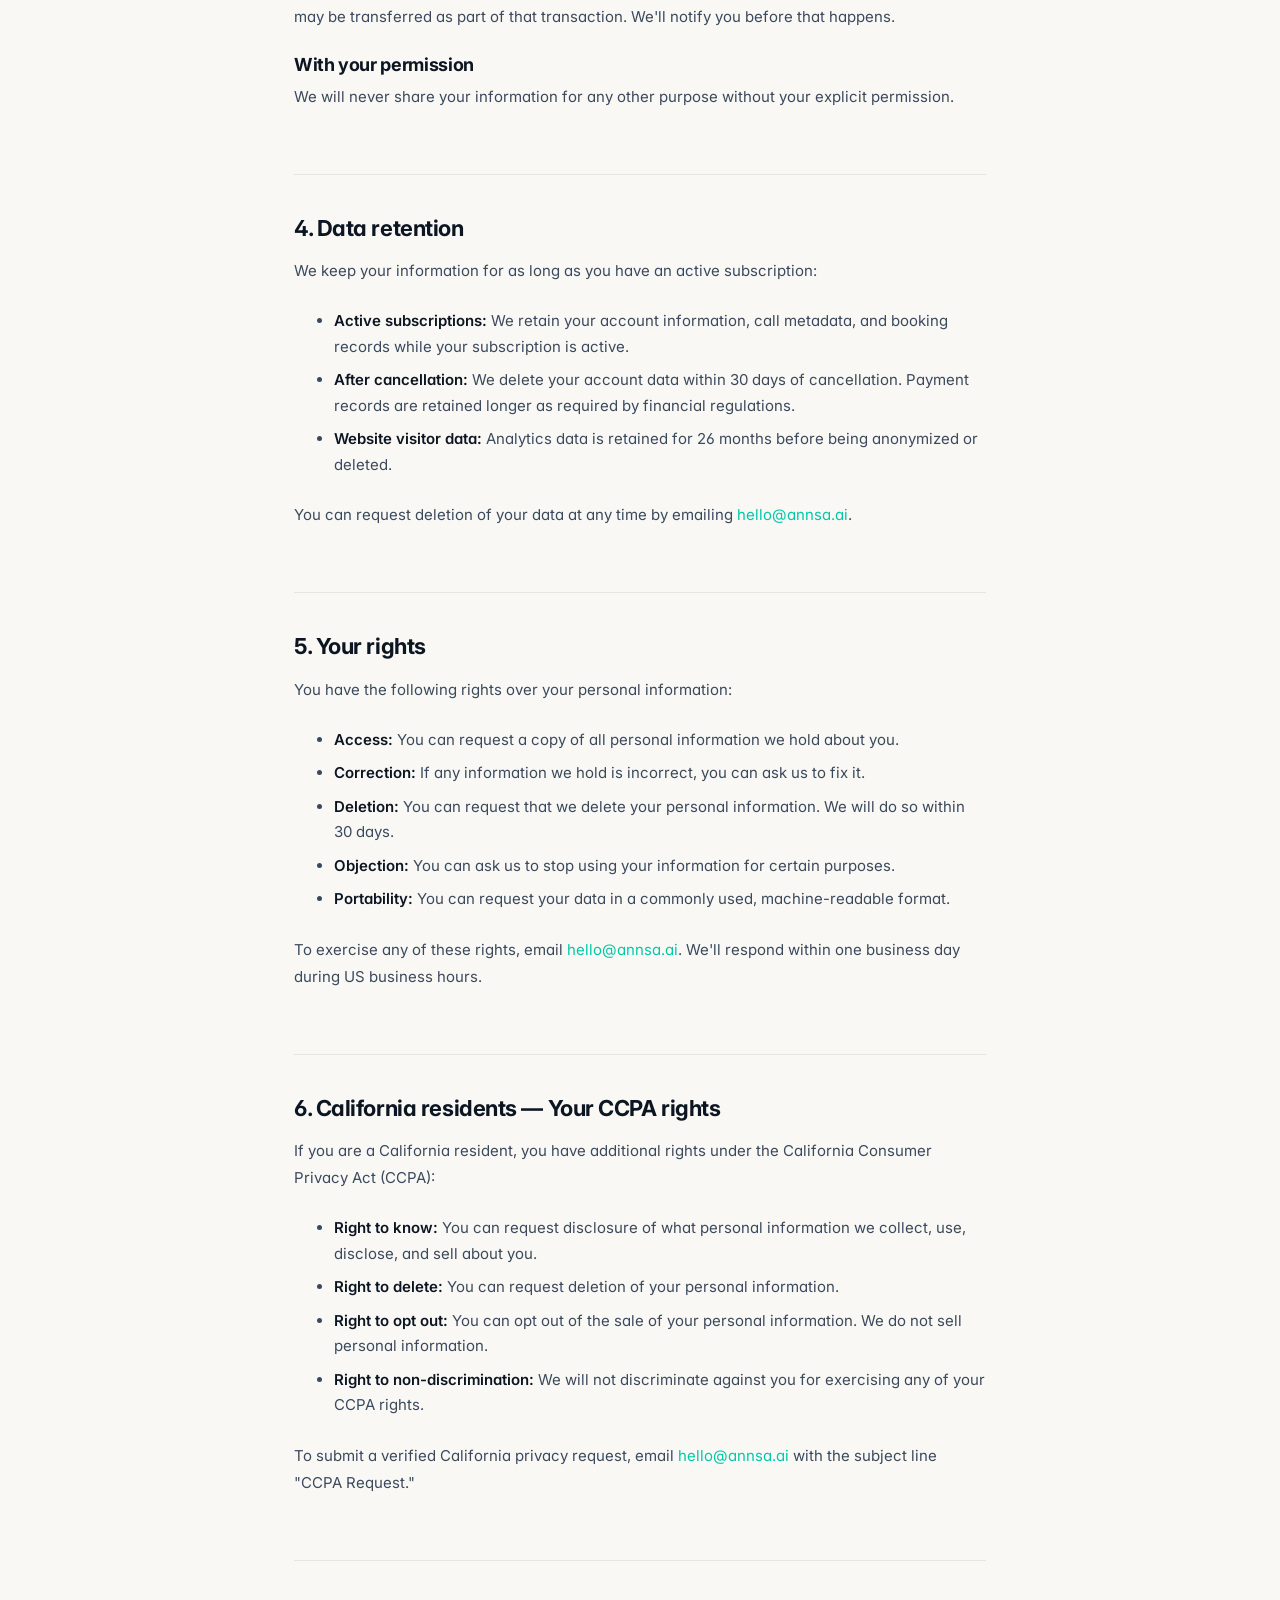
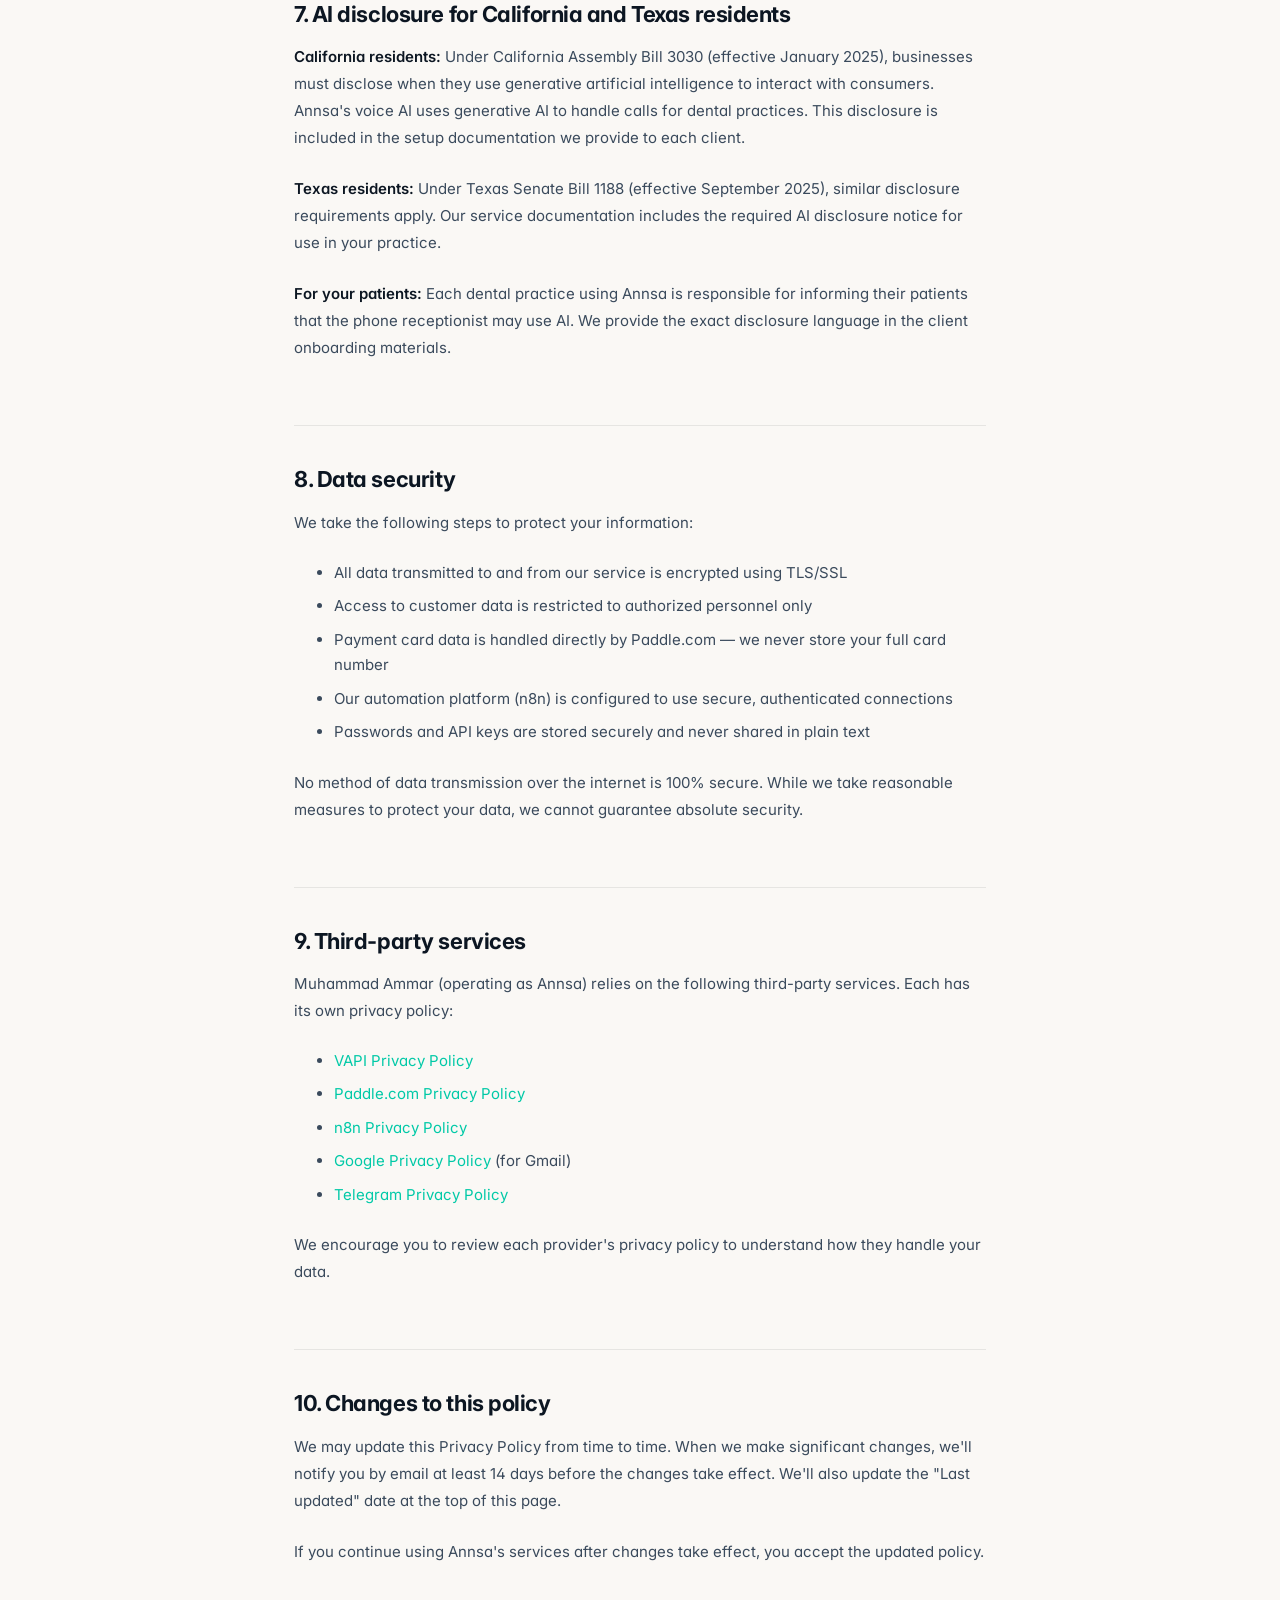
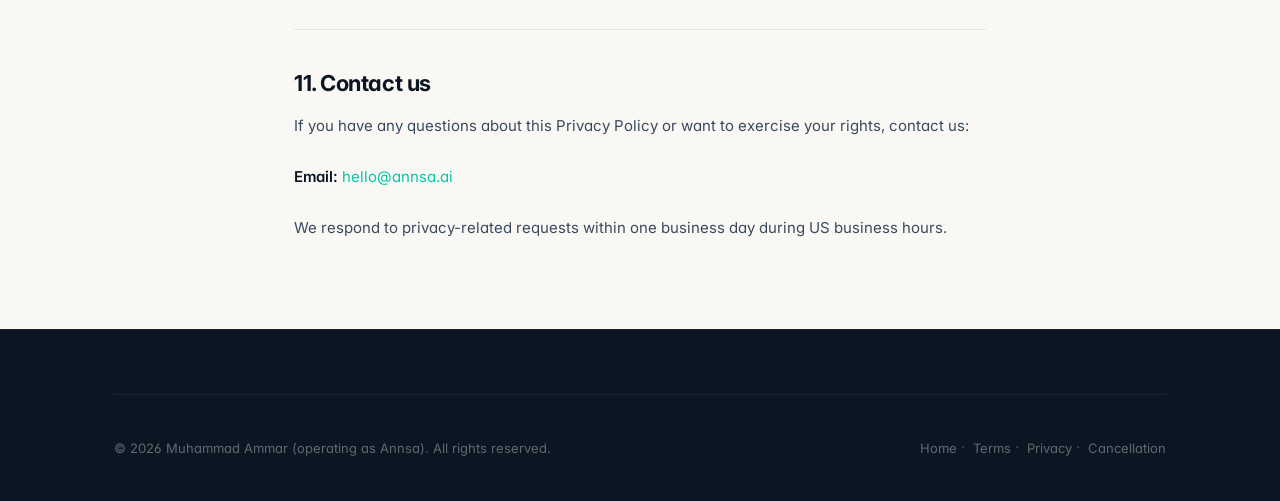
==== commit 77746e44: "Add files via upload" ====
--- a/privacy.html
+++ b/privacy.html
@@ -65,6 +65,7 @@
       </div>
 
       <h2 id="information-we-collect">1. Information we collect</h2>
+      <p>This policy applies to the Annsa software service, operated by Muhammad Ammar.</p>
       <p>We collect information in a few ways: what you give us, what our service generates, and what our tools observe.</p>
 
       <h3>What you give us</h3>
@@ -84,7 +85,7 @@
         <li>Escalation emails sent to you from the AI receptionist</li>
         <li>Monthly proof reports showing calls answered and appointments booked</li>
       </ul>
-      <p><strong>Important:</strong> Annsa's voice AI handles calls in real time. We configure our systems to not store the full audio content or transcripts of calls from your patients. Call recordings and transcripts are disabled by default on our client assistants. This reduces PHI storage risk for dental practices using our service.</p>
+      <p><strong>Important:</strong> Annsa's voice AI handles calls in real time. We configure our systems to not store the full audio content or transcripts of patient calls for your clients. Call recordings and transcripts are disabled by default on our client assistants. This reduces PHI storage risk for dental practices using our service.</p>
 
       <h3>What our tools observe</h3>
       <p>When you visit our website, we collect:</p>
@@ -101,7 +102,7 @@
         <li>Deliver our voice receptionist service to your dental practice</li>
         <li>Send you payment confirmations, onboarding instructions, and monthly proof reports</li>
         <li>Respond to your questions and support requests</li>
-        <li>Process subscription payments and cancellations via Lemon Squeezy</li>
+        <li>Process subscription payments and cancellations via Paddle.com</li>
         <li>Notify you of service updates, billing changes, or important notices</li>
         <li>Understand how visitors use our website so we can improve it</li>
         <li>Detect and prevent fraud or abuse of our service</li>
@@ -112,10 +113,10 @@
       <p>We share your information only in these specific situations:</p>
 
       <h3>Service providers</h3>
-      <p>We use third-party services to operate Annsa. These providers only receive the information they need to do their jobs and are contractually required to protect it:</p>
+      <p>We use third-party services to operate Annsa. These providers only receive the information they need to do their job, and are contractually required to protect it:</p>
       <ul>
         <li><strong>VAPI</strong> (voice AI platform) — handles call routing, AI responses, and phone number provisioning. Their privacy policy applies to data processed during calls.</li>
-        <li><strong>Lemon Squeezy</strong> (payment processing) — processes your subscription payments. They handle payment card data directly; we never see your full card number.</li>
+        <li><strong>Paddle.com</strong> (payment processing) — processes subscription payments, acts as the Merchant of Record, and receives only the information necessary to securely process payments. They handle payment card data directly; we never see your full card number.</li>
         <li><strong>n8n</strong> (automation) — our automation platform sends you emails and notifications based on your account activity.</li>
         <li><strong>Gmail</strong> (email delivery) — used to send you service-related emails.</li>
         <li><strong>Telegram</strong> (notifications) — sends us alerts when you make a payment or when the AI needs to escalate something to us.</li>
@@ -125,7 +126,7 @@
       <p>We may disclose your information if required by law — for example, in response to a valid court order, government request, or to protect our legal rights.</p>
 
       <h3>Business transfers</h3>
-      <p>If Annsa is ever acquired by another company or merges with one, your information may be transferred as part of that transaction. We'll notify you before that happens.</p>
+      <p>If the Annsa service is ever acquired by another company or merges with one, your information may be transferred as part of that transaction. We'll notify you before that happens.</p>
 
       <h3>With your permission</h3>
       <p>We will never share your information for any other purpose without your explicit permission.</p>
@@ -134,7 +135,7 @@
       <p>We keep your information for as long as you have an active subscription:</p>
       <ul>
         <li><strong>Active subscriptions:</strong> We retain your account information, call metadata, and booking records while your subscription is active.</li>
-        <li><strong>After cancellation:</strong> We delete your account data within 30 days of cancellation. Payment records are retained longer, as required by financial regulations.</li>
+        <li><strong>After cancellation:</strong> We delete your account data within 30 days of cancellation. Payment records are retained longer as required by financial regulations.</li>
         <li><strong>Website visitor data:</strong> Analytics data is retained for 26 months before being anonymized or deleted.</li>
       </ul>
       <p>You can request deletion of your data at any time by emailing <a href="mailto:hello@annsa.ai">hello@annsa.ai</a>.</p>
@@ -170,17 +171,17 @@
       <ul>
         <li>All data transmitted to and from our service is encrypted using TLS/SSL</li>
         <li>Access to customer data is restricted to authorized personnel only</li>
-        <li>Payment card data is handled directly by Lemon Squeezy — we never store your full card number</li>
+        <li>Payment card data is handled directly by Paddle.com — we never store your full card number</li>
         <li>Our automation platform (n8n) is configured to use secure, authenticated connections</li>
         <li>Passwords and API keys are stored securely and never shared in plain text</li>
       </ul>
       <p>No method of data transmission over the internet is 100% secure. While we take reasonable measures to protect your data, we cannot guarantee absolute security.</p>
 
       <h2 id="third-party">9. Third-party services</h2>
-      <p>Annsa relies on the following third-party services. Each has its own privacy policy:</p>
+      <p>Muhammad Ammar (operating as Annsa) relies on the following third-party services. Each has its own privacy policy:</p>
       <ul>
         <li><a href="https://www.vapi.ai/privacy" target="_blank" rel="noopener">VAPI Privacy Policy</a></li>
-        <li><a href="https://www.lemonsqueezy.com/privacy" target="_blank" rel="noopener">Lemon Squeezy Privacy Policy</a></li>
+        <li><a href="https://www.paddle.com/legal/privacy" target="_blank" rel="noopener">Paddle.com Privacy Policy</a></li>
         <li><a href="https://n8n.io/privacy" target="_blank" rel="noopener">n8n Privacy Policy</a></li>
         <li><a href="https://policies.google.com/privacy" target="_blank" rel="noopener">Google Privacy Policy</a> (for Gmail)</li>
         <li><a href="https://telegram.org/privacy" target="_blank" rel="noopener">Telegram Privacy Policy</a></li>
@@ -203,7 +204,7 @@
   <footer class="site-footer">
     <div class="container">
       <div class="footer-bottom">
-        <p>&copy; 2026 Annsa. All rights reserved.</p>
+        <p>&copy; 2026 Muhammad Ammar (operating as Annsa). All rights reserved.</p>
         <div>
           <a href="index.html">Home</a>&nbsp;&middot;&nbsp;
           <a href="terms.html">Terms</a>&nbsp;&middot;&nbsp;
@@ -214,5 +215,32 @@
     </div>
   </footer>
 
+<script>
+  document.addEventListener("DOMContentLoaded", () => {
+    const observer = new IntersectionObserver((entries) => {
+      entries.forEach(entry => {
+        if(entry.isIntersecting) {
+          entry.target.classList.add("is-visible");
+          observer.unobserve(entry.target);
+        }
+      });
+    }, { threshold: 0.05 });
+    const els = document.querySelectorAll(".legal-hero h1, .legal-hero p, .legal-content");
+    els.forEach(el => {
+      el.classList.add("animate-on-scroll");
+      observer.observe(el);
+    });
+  });
+  
+  document.querySelectorAll("a[href^=\x27#\x27]").forEach(anchor => {
+    anchor.addEventListener("click", function (e) {
+      const target = document.querySelector(this.getAttribute("href"));
+      if (target) {
+        e.preventDefault();
+        target.scrollIntoView({ behavior: "smooth", block: "start" });
+      }
+    });
+  });
+</script>
 </body>
 </html>
--- a/styles.css
+++ b/styles.css
@@ -208,21 +208,6 @@
     font-size: 0.8rem;
   }
 }
-
-@media (max-width: 576px) {
-  .site-header__inner {
-    flex-direction: column;
-    gap: var(--space-sm);
-    text-align: center;
-  }
-  .site-header__nav {
-    justify-content: center;
-    width: 100%;
-    flex-wrap: wrap;
-    gap: var(--space-sm);
-  }
-}
-
 
 /* ============================================
    HERO SECTION
@@ -296,8 +281,8 @@
 }
 
 .hero__stats {
-  display: grid;
-  grid-template-columns: repeat(auto-fit, minmax(200px, 1fr));
+  display: flex;
+  flex-wrap: wrap;
   gap: var(--space-lg);
   margin-top: var(--space-xl);
   padding-top: var(--space-lg);
@@ -544,8 +529,14 @@
    ============================================ */
 .steps-grid {
   display: grid;
-  grid-template-columns: repeat(auto-fit, minmax(280px, 1fr));
+  grid-template-columns: repeat(3, 1fr);
   gap: var(--space-md);
+}
+
+@media (max-width: 768px) {
+  .steps-grid {
+    grid-template-columns: 1fr;
+  }
 }
 
 .step-card {
@@ -576,14 +567,14 @@
   margin-bottom: var(--space-md);
 }
 
-.step-card .step-card__title {
+.step-card__title {
   font-size: 1.0625rem;
   font-weight: 700;
   color: var(--deep-ink);
   margin-bottom: var(--space-xs);
 }
 
-.step-card .step-card__desc {
+.step-card__desc {
   font-size: 0.9375rem;
   color: var(--warm-gray);
   line-height: 1.6;
@@ -594,8 +585,14 @@
    ============================================ */
 .features-grid {
   display: grid;
-  grid-template-columns: repeat(auto-fit, minmax(280px, 1fr));
+  grid-template-columns: repeat(2, 1fr);
   gap: var(--space-md);
+}
+
+@media (max-width: 640px) {
+  .features-grid {
+    grid-template-columns: 1fr;
+  }
 }
 
 .feature-item {
@@ -1097,30 +1094,7 @@
     gap: var(--space-md);
   }
 
-  .problem-grid {
-    gap: var(--space-md);
-  }
-
   .mb-xl { margin-bottom: var(--space-lg); }
-}
-
-@media (max-width: 576px) {
-  .pricing-card {
-    padding: var(--space-lg) var(--space-md);
-  }
-
-  .pricing-card__amount {
-    font-size: 3rem;
-  }
-
-  .legal-toc {
-    padding: var(--space-md);
-  }
-
-  .footer-bottom {
-    flex-direction: column;
-    text-align: center;
-  }
 }
 
 @media (max-width: 480px) {
@@ -1133,4 +1107,94 @@
     flex-direction: column;
     align-items: stretch;
   }
-}+}
+/* ============================================
+   ANIMATIONS & UI/UX PRO MAX POLISH
+   ============================================ */
+.animate-on-scroll {
+  opacity: 0;
+  transform: translateY(30px);
+  transition: opacity 0.8s cubic-bezier(0.16, 1, 0.3, 1), transform 0.8s cubic-bezier(0.16, 1, 0.3, 1);
+}
+.animate-on-scroll.is-visible {
+  opacity: 1;
+  transform: translateY(0);
+}
+
+/* Staggered reveals for cards */
+.step-card.animate-on-scroll:nth-child(2) { transition-delay: 0.1s; }
+.step-card.animate-on-scroll:nth-child(3) { transition-delay: 0.2s; }
+.feature-item.animate-on-scroll:nth-child(1) { transition-delay: 0.05s; }
+.feature-item.animate-on-scroll:nth-child(2) { transition-delay: 0.15s; }
+.feature-item.animate-on-scroll:nth-child(3) { transition-delay: 0.25s; }
+.feature-item.animate-on-scroll:nth-child(4) { transition-delay: 0.35s; }
+.problem-stat.animate-on-scroll:nth-child(2) { transition-delay: 0.1s; }
+.problem-stat.animate-on-scroll:nth-child(3) { transition-delay: 0.2s; }
+.hero__stat.animate-on-scroll:nth-child(2) { transition-delay: 0.1s; }
+.hero__stat.animate-on-scroll:nth-child(3) { transition-delay: 0.2s; }
+
+/* Refined Hover Effects */
+.btn {
+  transition: all 0.3s cubic-bezier(0.16, 1, 0.3, 1) !important;
+}
+.btn:hover {
+  transform: translateY(-2px);
+  box-shadow: 0 4px 12px rgba(0, 201, 167, 0.25);
+}
+.step-card, .feature-item, .problem-scenario, .pricing-card {
+  transition: transform 0.3s cubic-bezier(0.16, 1, 0.3, 1), box-shadow 0.3s cubic-bezier(0.16, 1, 0.3, 1);
+}
+.step-card:hover, .feature-item:hover, .problem-scenario:hover, .pricing-card:hover {
+  transform: translateY(-4px);
+  box-shadow: 0 8px 24px rgba(0, 0, 0, 0.08);
+}
+.section--dark .step-card:hover, .section--dark .feature-item:hover, .section--dark .pricing-card:hover {
+  box-shadow: 0 8px 24px rgba(0, 0, 0, 0.4);
+}
+
+/* Typography polish */
+body {
+  font-feature-settings: "cv02", "cv03", "cv04", "cv11";
+  -webkit-font-smoothing: antialiased;
+  -moz-osx-font-smoothing: grayscale;
+}
+h1, h2, h3, h4, .hero__headline {
+  letter-spacing: -0.02em;
+}
+
+/* Reduce motion accessibility */
+@media (prefers-reduced-motion: reduce) {
+  .animate-on-scroll {
+    opacity: 1 !important;
+    transform: none !important;
+    transition: none !important;
+  }
+  .btn, .step-card, .feature-item, .problem-scenario, .pricing-card {
+    transition: none !important;
+    transform: none !important;
+  }
+}
+
+/* Focus accessibility */
+:focus-visible {
+  outline: 2px solid var(--teal);
+  outline-offset: 4px;
+}
+
+/* Subtle card styling improvements */
+.step-card, .feature-item, .pricing-card {
+  border: 1px solid rgba(0, 0, 0, 0.05);
+}
+.section--dark .step-card, .section--dark .feature-item, .section--dark .pricing-card {
+  border: 1px solid rgba(255, 255, 255, 0.08);
+}
+
+/* Fix for text color overriding in dark sections for cards with light backgrounds */
+.section--dark .step-card h3,
+.section--dark .pricing-card h3 {
+  color: var(--deep-ink);
+}
+.section--dark .step-card p,
+.section--dark .pricing-card p {
+  color: var(--warm-gray);
+}
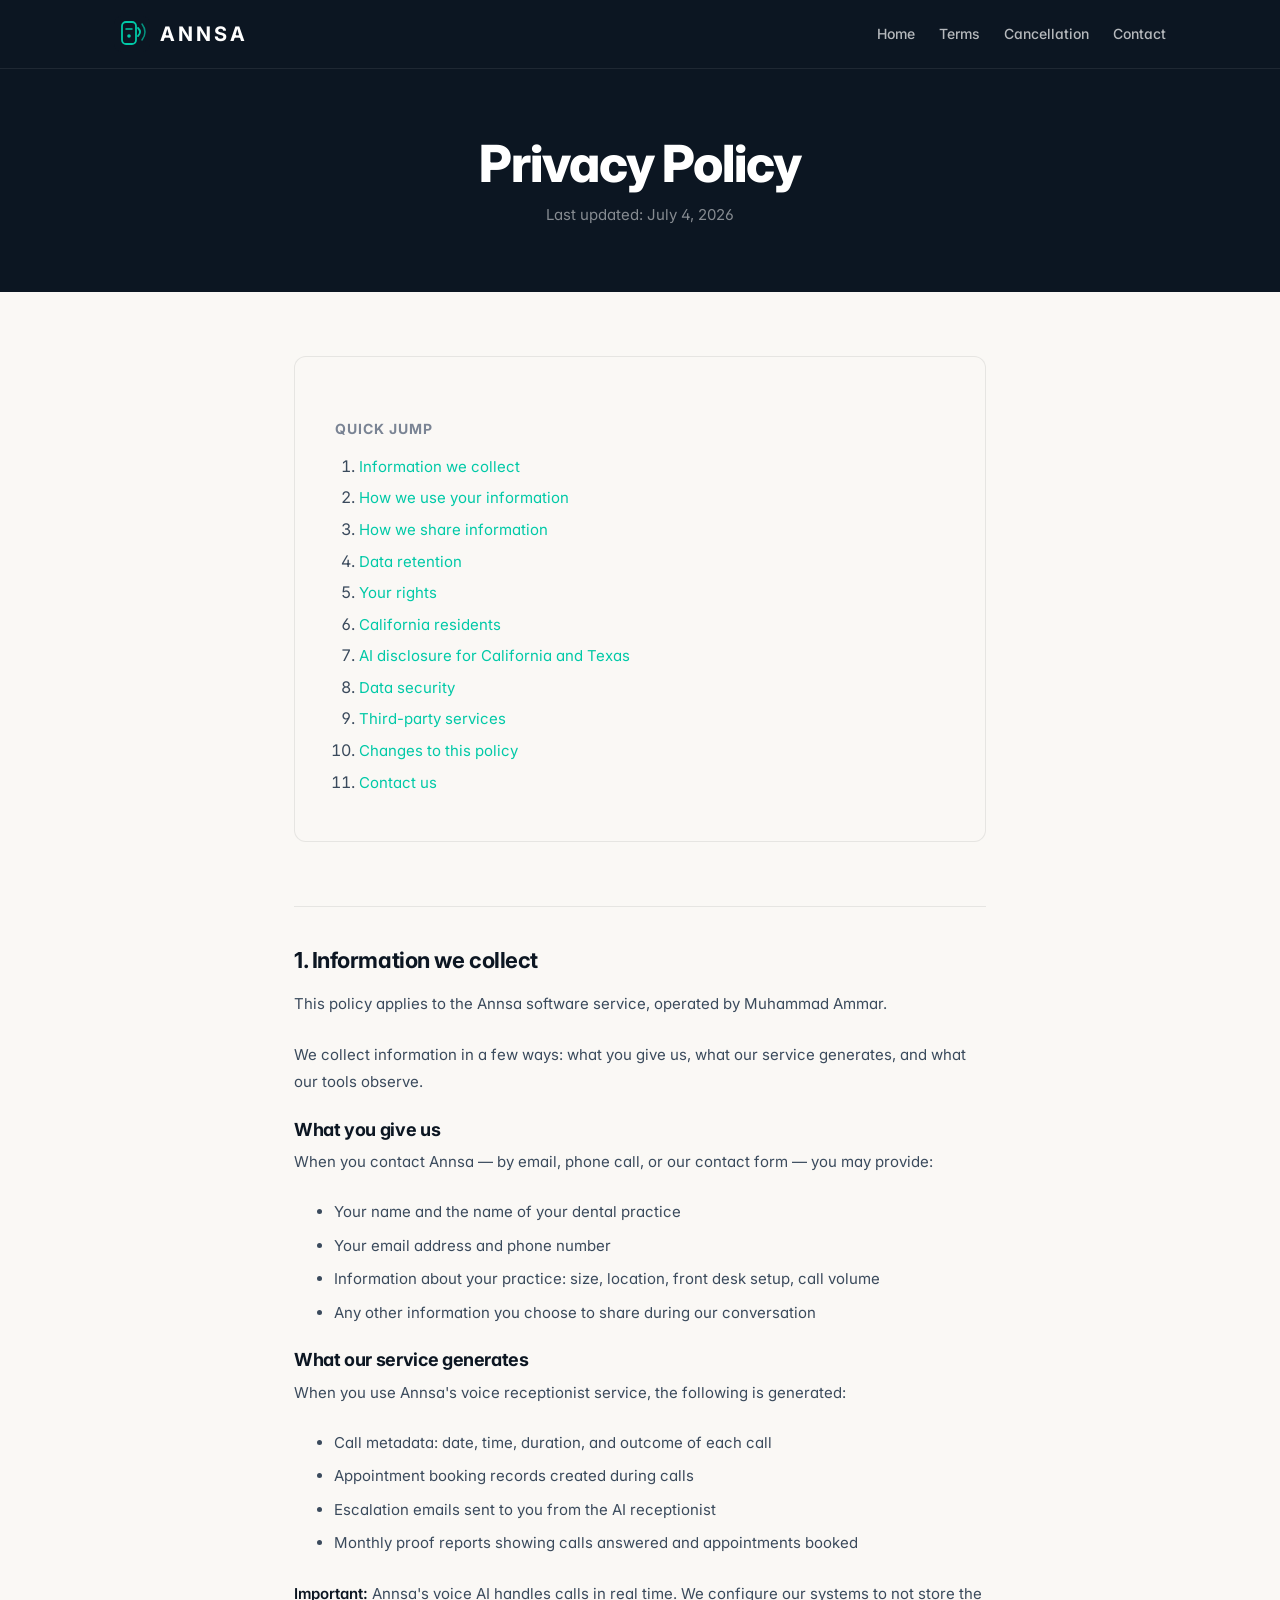
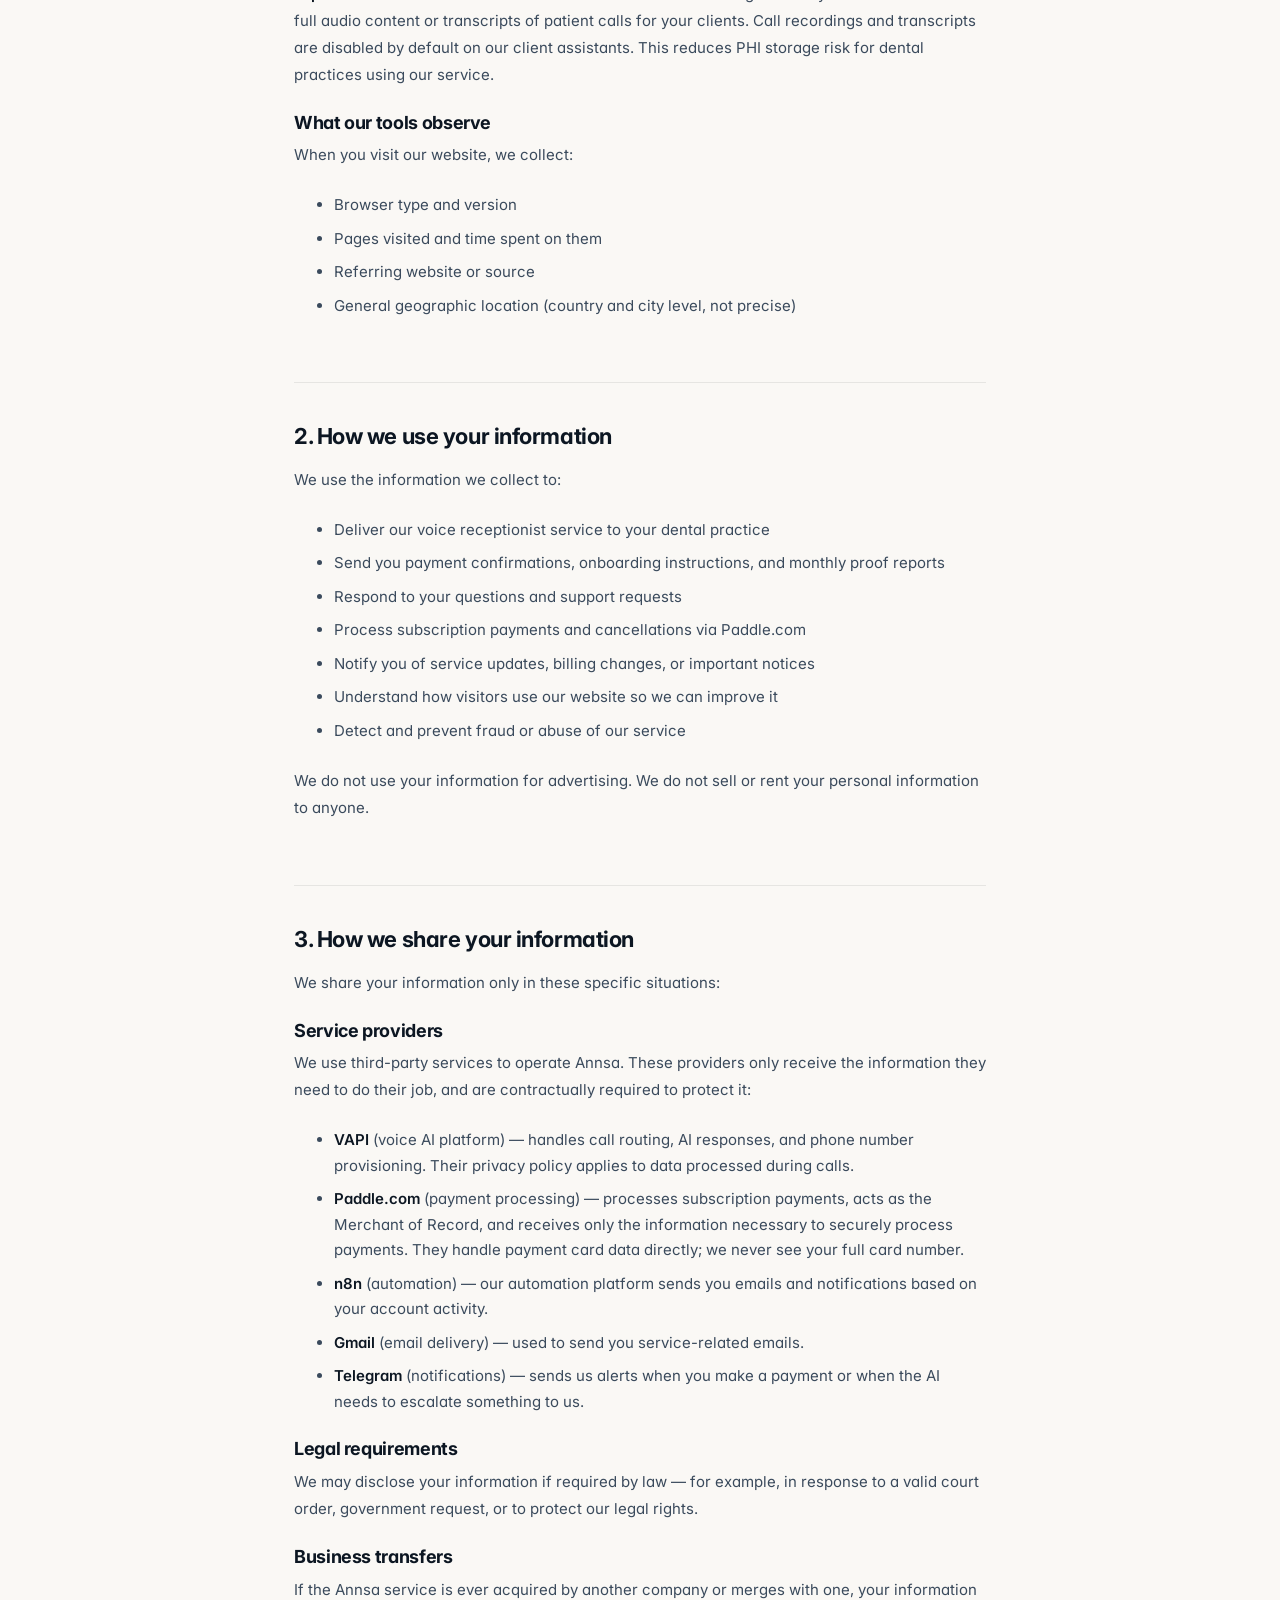
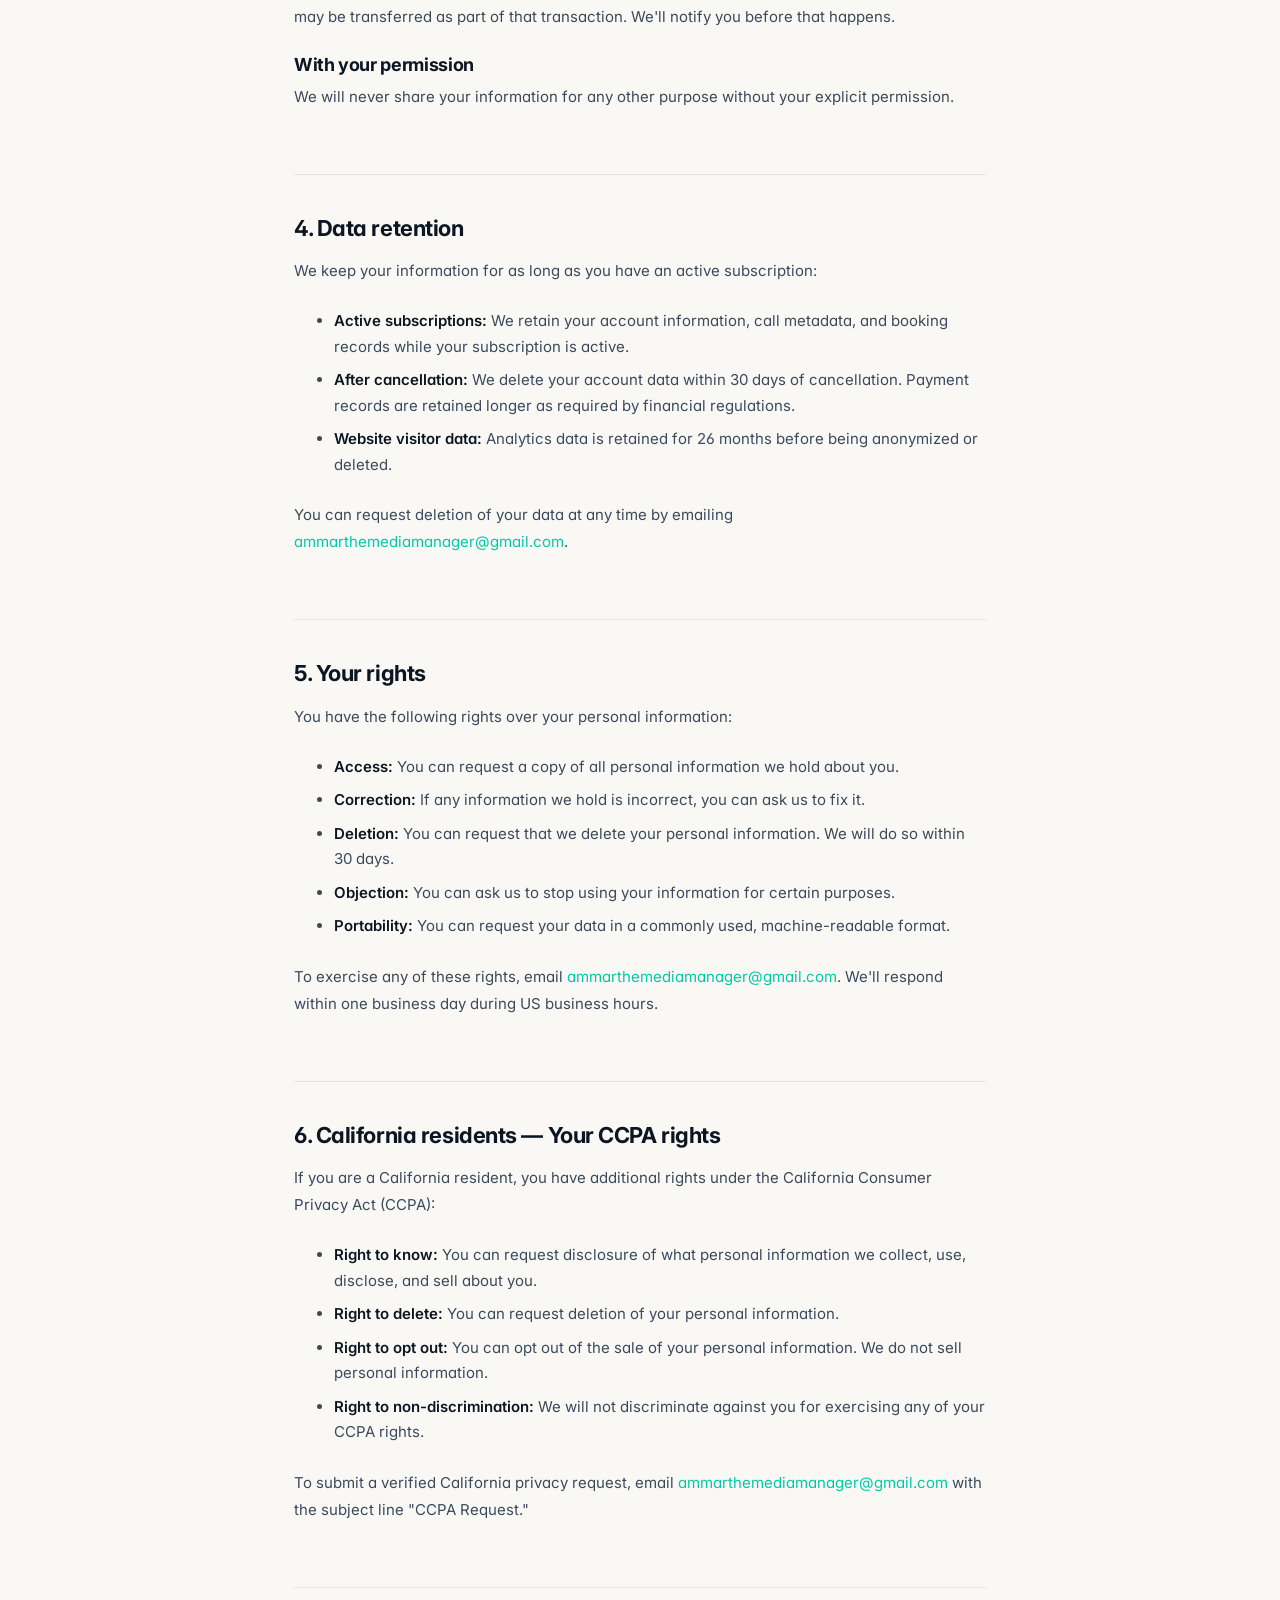
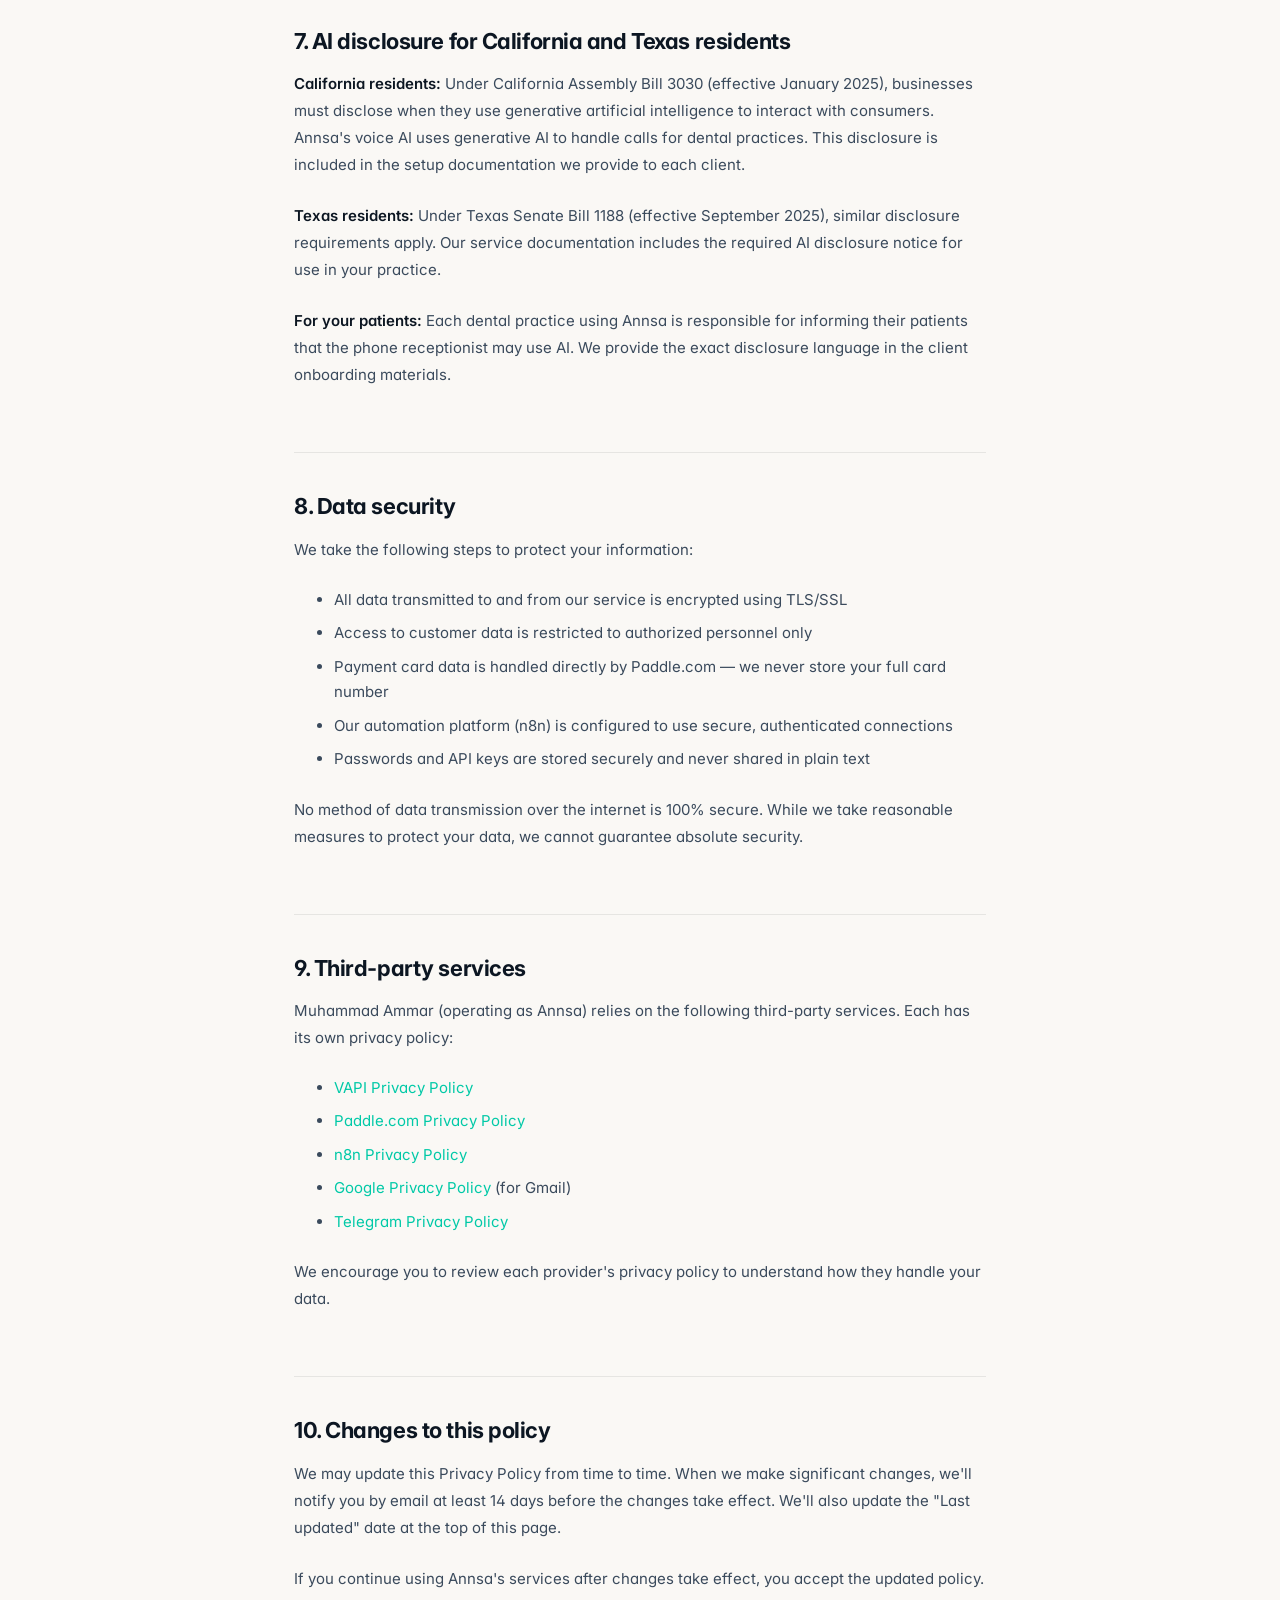
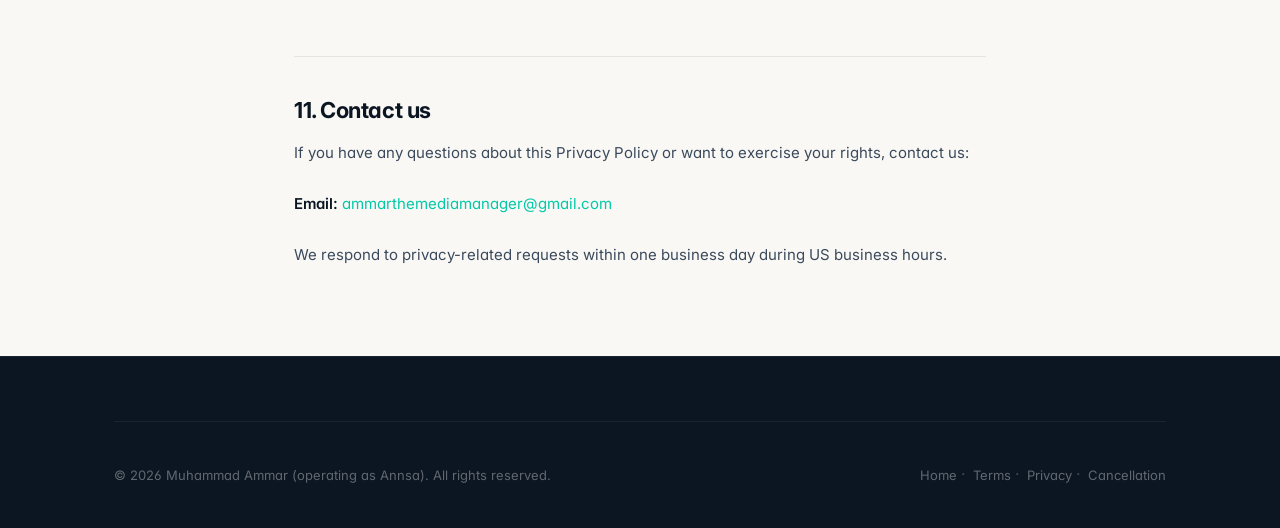
==== commit db645f13: "Add files via upload" ====
--- a/privacy.html
+++ b/privacy.html
@@ -29,7 +29,7 @@
           <a href="index.html">Home</a>
           <a href="terms.html">Terms</a>
           <a href="refund.html">Cancellation</a>
-          <a href="mailto:hello@annsa.ai">Contact</a>
+          <a href="mailto:ammarthemediamanager@gmail.com">Contact</a>
         </nav>
       </div>
     </div>
@@ -138,7 +138,7 @@
         <li><strong>After cancellation:</strong> We delete your account data within 30 days of cancellation. Payment records are retained longer as required by financial regulations.</li>
         <li><strong>Website visitor data:</strong> Analytics data is retained for 26 months before being anonymized or deleted.</li>
       </ul>
-      <p>You can request deletion of your data at any time by emailing <a href="mailto:hello@annsa.ai">hello@annsa.ai</a>.</p>
+      <p>You can request deletion of your data at any time by emailing <a href="mailto:ammarthemediamanager@gmail.com">ammarthemediamanager@gmail.com</a>.</p>
 
       <h2 id="your-rights">5. Your rights</h2>
       <p>You have the following rights over your personal information:</p>
@@ -149,7 +149,7 @@
         <li><strong>Objection:</strong> You can ask us to stop using your information for certain purposes.</li>
         <li><strong>Portability:</strong> You can request your data in a commonly used, machine-readable format.</li>
       </ul>
-      <p>To exercise any of these rights, email <a href="mailto:hello@annsa.ai">hello@annsa.ai</a>. We'll respond within one business day during US business hours.</p>
+      <p>To exercise any of these rights, email <a href="mailto:ammarthemediamanager@gmail.com">ammarthemediamanager@gmail.com</a>. We'll respond within one business day during US business hours.</p>
 
       <h2 id="california-residents">6. California residents — Your CCPA rights</h2>
       <p>If you are a California resident, you have additional rights under the California Consumer Privacy Act (CCPA):</p>
@@ -159,7 +159,7 @@
         <li><strong>Right to opt out:</strong> You can opt out of the sale of your personal information. We do not sell personal information.</li>
         <li><strong>Right to non-discrimination:</strong> We will not discriminate against you for exercising any of your CCPA rights.</li>
       </ul>
-      <p>To submit a verified California privacy request, email <a href="mailto:hello@annsa.ai">hello@annsa.ai</a> with the subject line "CCPA Request."</p>
+      <p>To submit a verified California privacy request, email <a href="mailto:ammarthemediamanager@gmail.com">ammarthemediamanager@gmail.com</a> with the subject line "CCPA Request."</p>
 
       <h2 id="ai-disclosure">7. AI disclosure for California and Texas residents</h2>
       <p><strong>California residents:</strong> Under California Assembly Bill 3030 (effective January 2025), businesses must disclose when they use generative artificial intelligence to interact with consumers. Annsa's voice AI uses generative AI to handle calls for dental practices. This disclosure is included in the setup documentation we provide to each client.</p>
@@ -194,7 +194,7 @@
 
       <h2 id="contact">11. Contact us</h2>
       <p>If you have any questions about this Privacy Policy or want to exercise your rights, contact us:</p>
-      <p><strong>Email:</strong> <a href="mailto:hello@annsa.ai">hello@annsa.ai</a></p>
+      <p><strong>Email:</strong> <a href="mailto:ammarthemediamanager@gmail.com">ammarthemediamanager@gmail.com</a></p>
       <p>We respond to privacy-related requests within one business day during US business hours.</p>
 
     </div>
